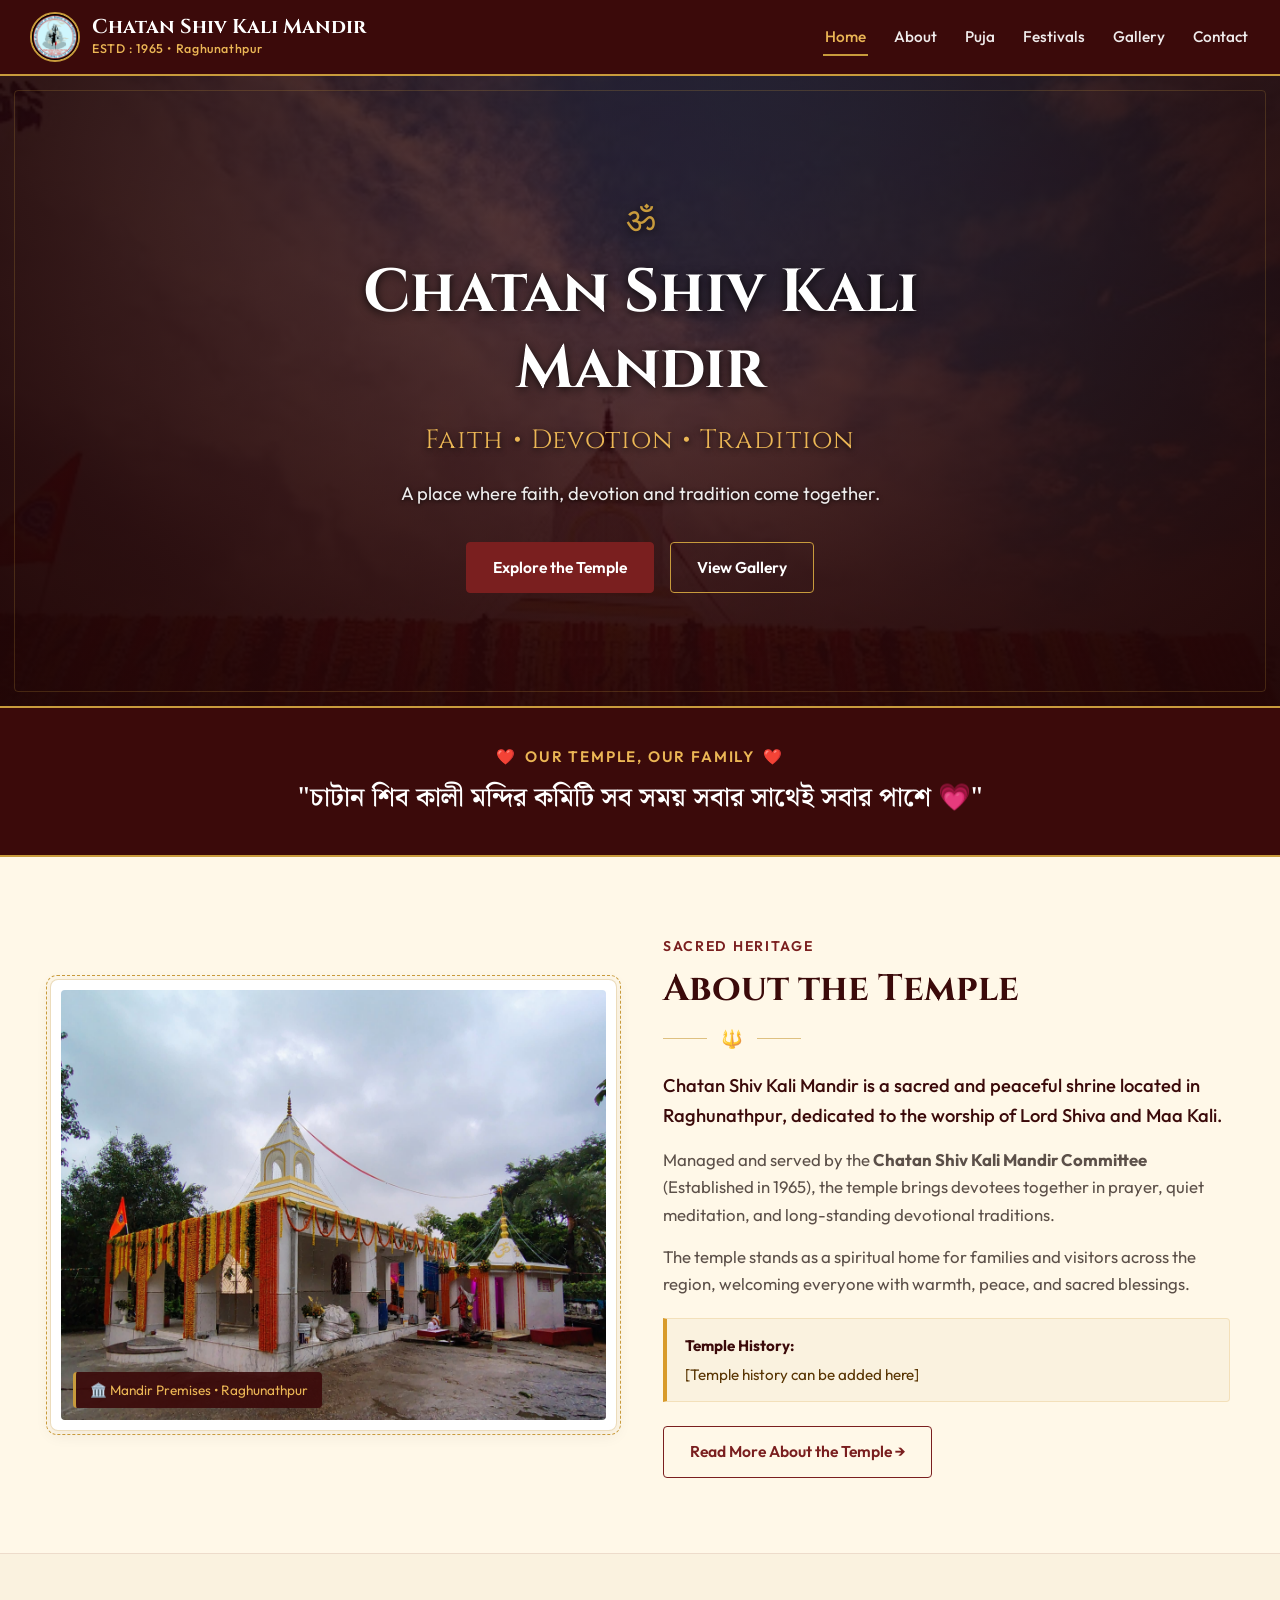
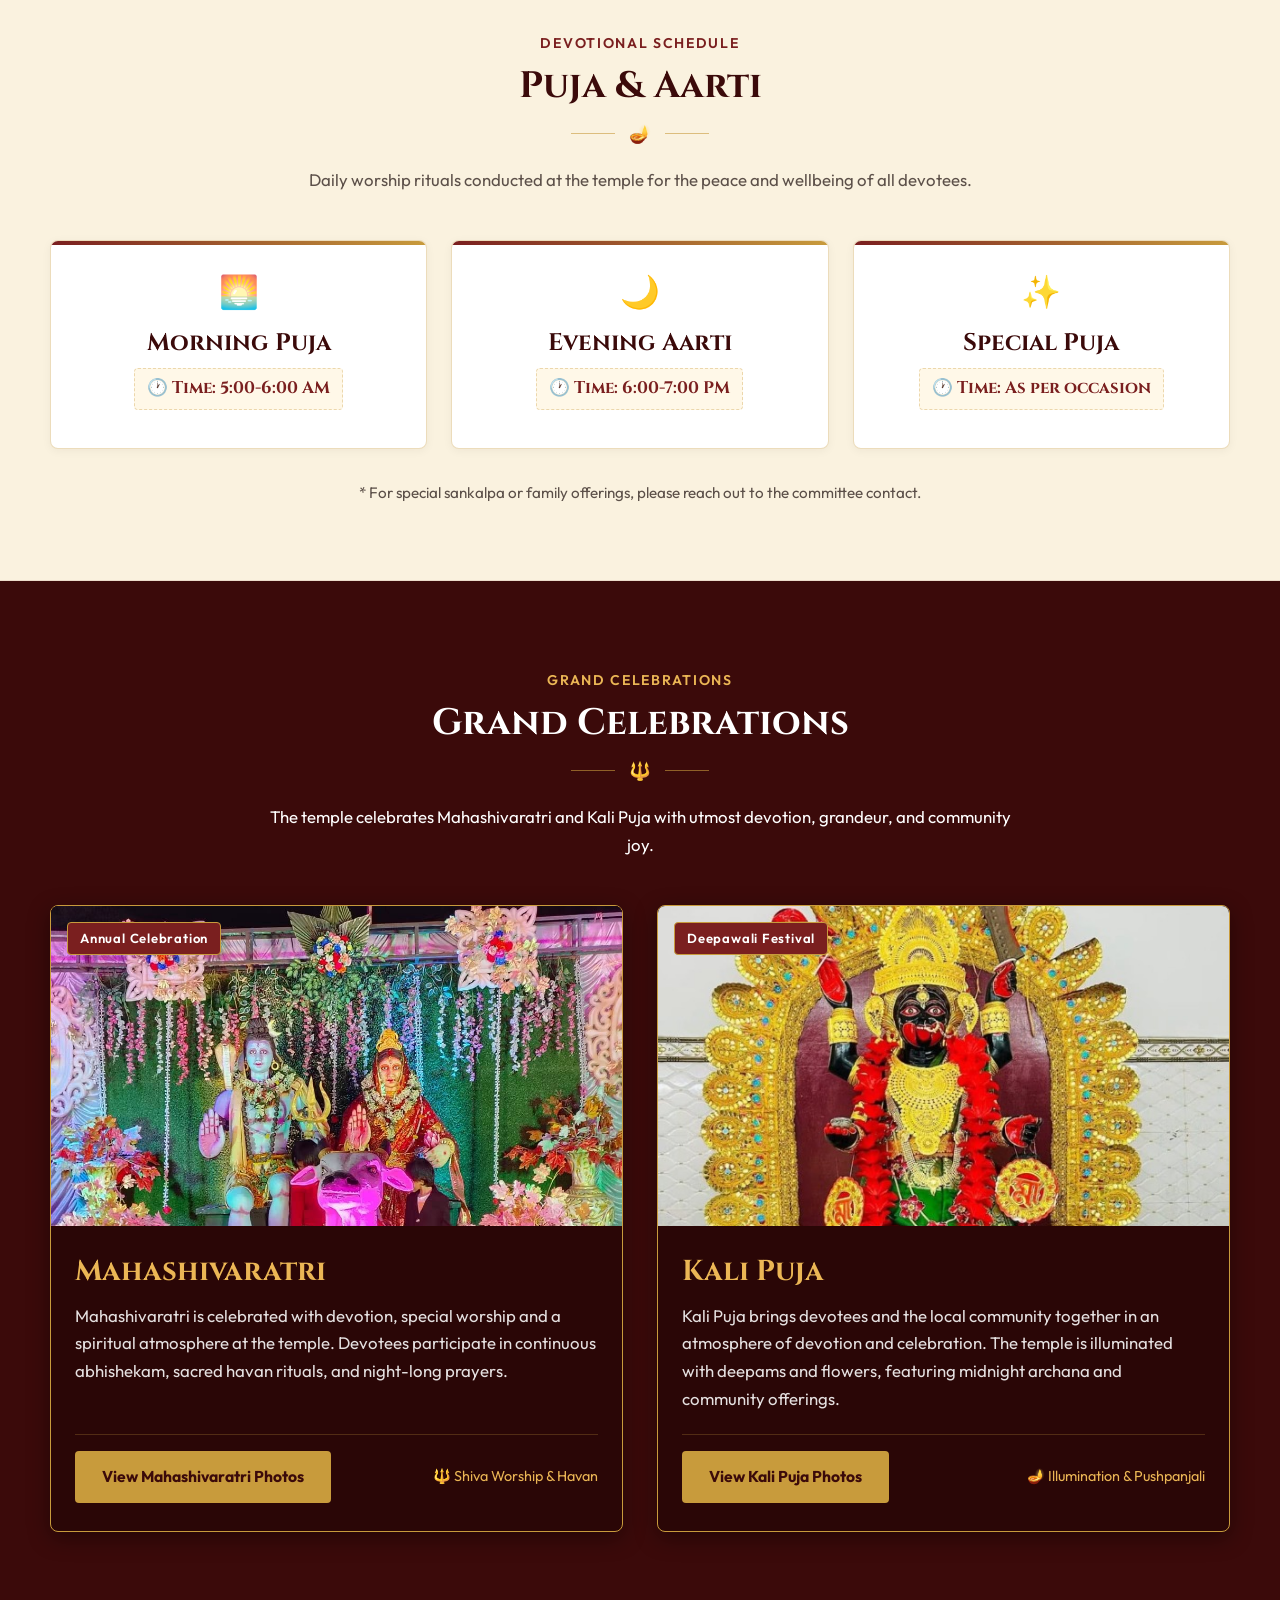
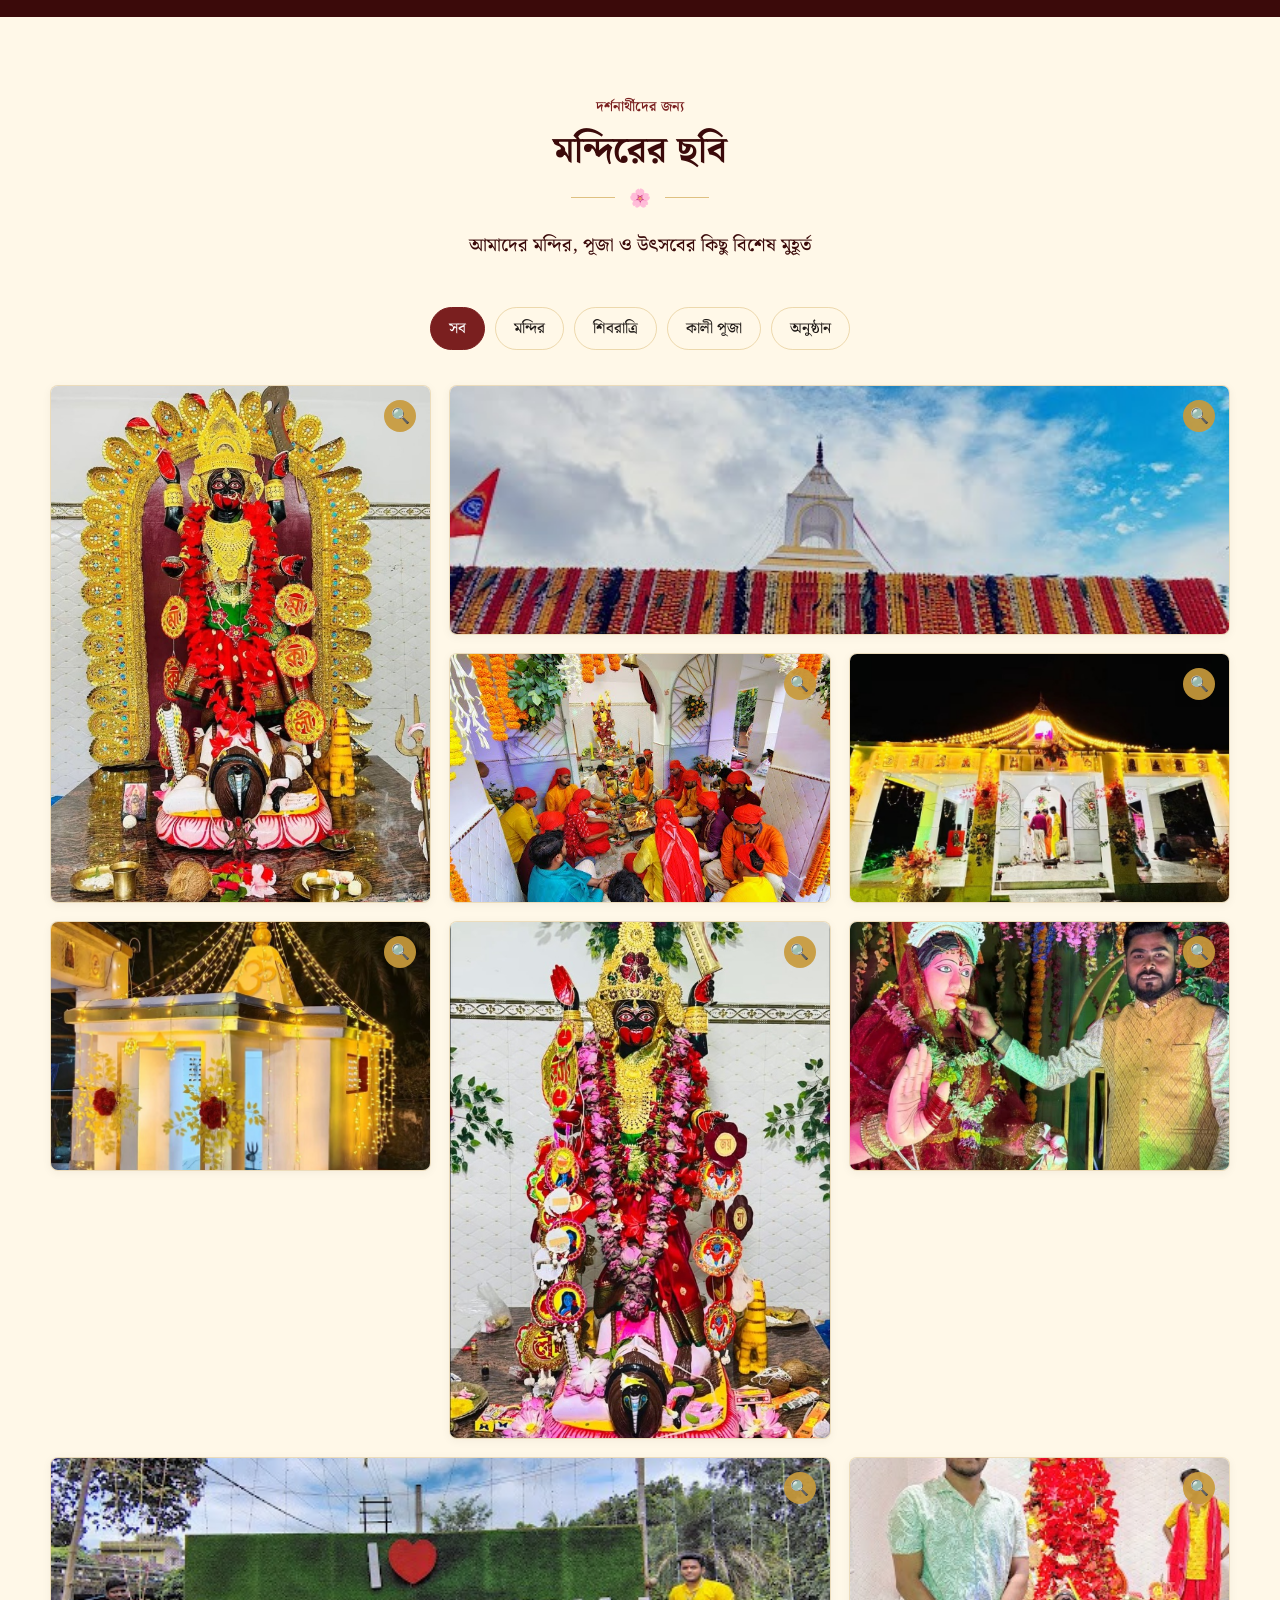
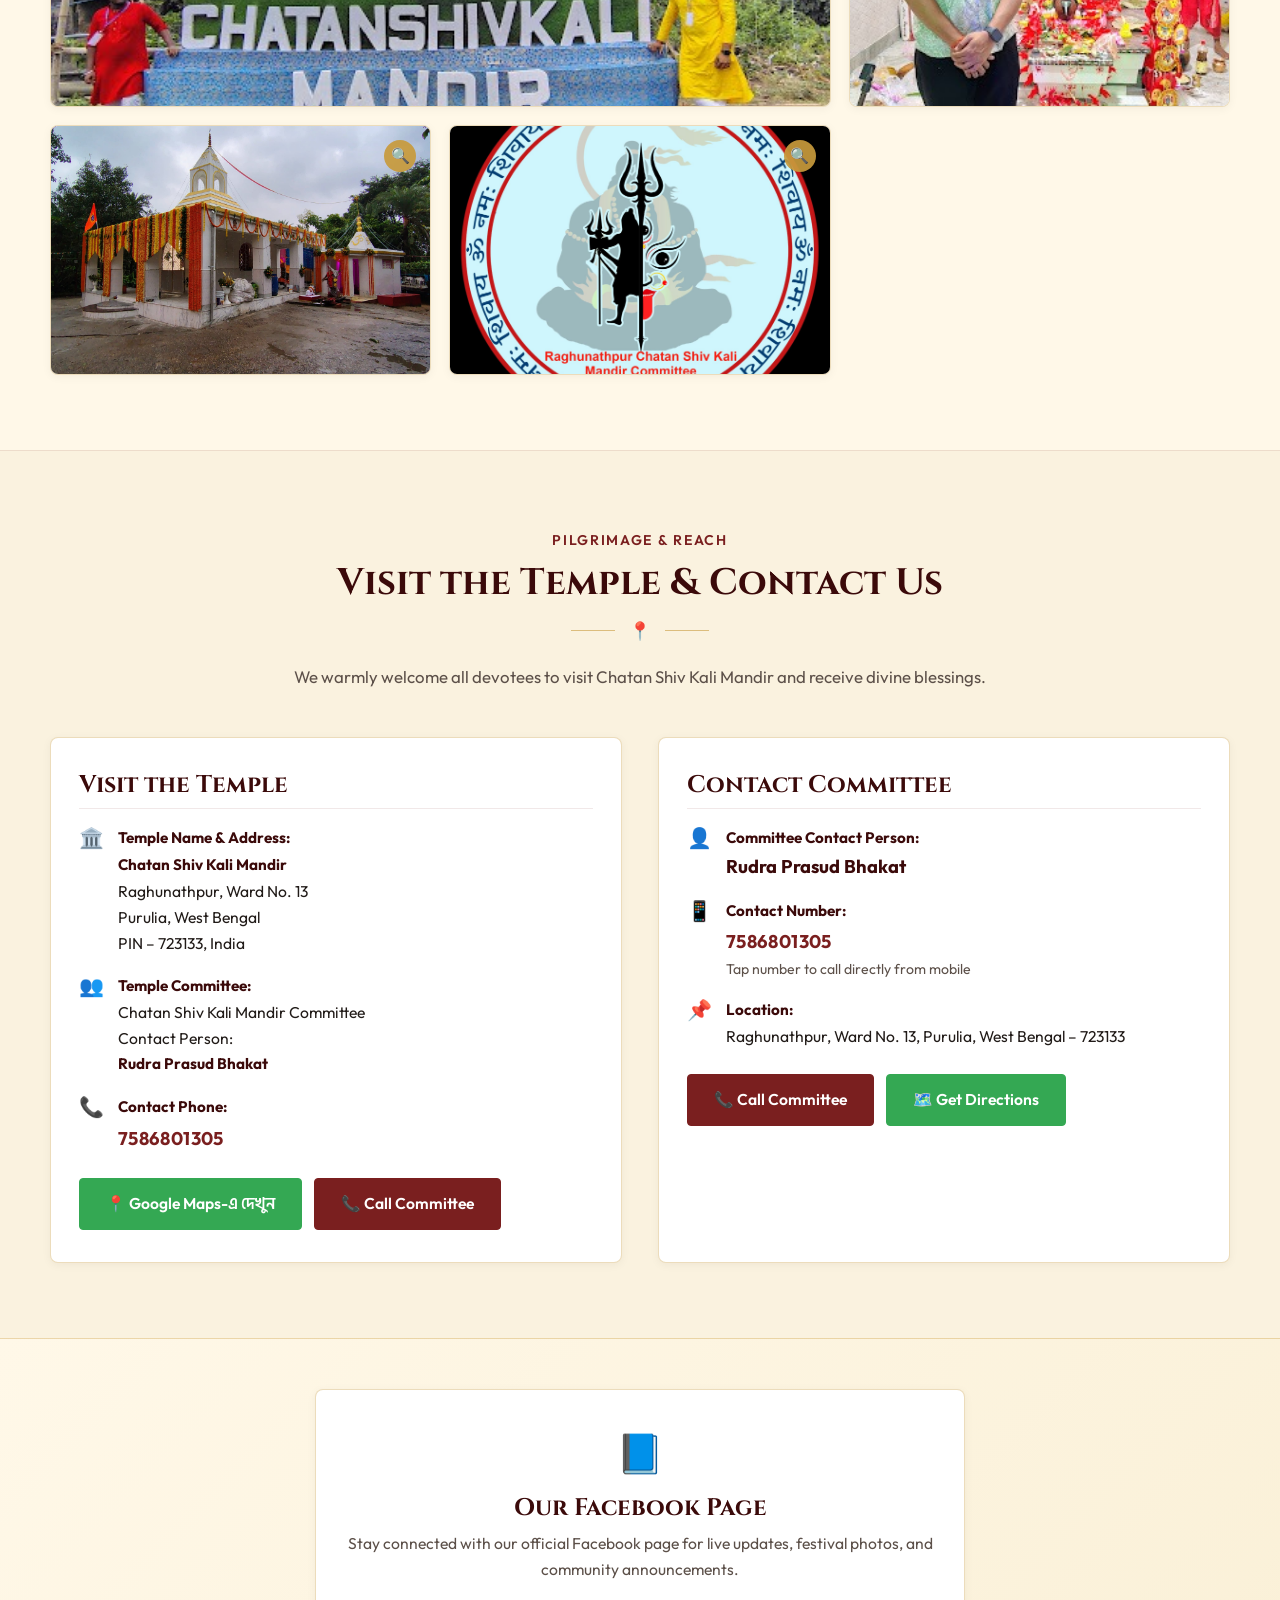
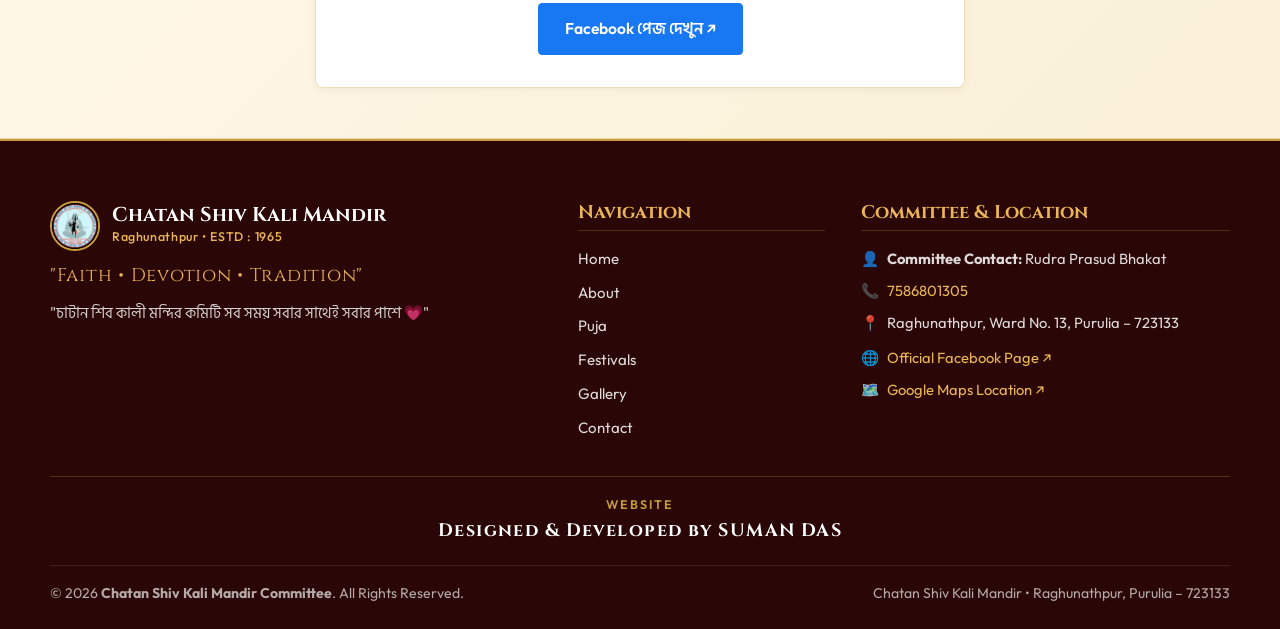
==== index.html @ 8bcf67f8 "Initial temple website" ====
<!DOCTYPE html>
<html lang="en">

<head>
    <meta charset="UTF-8">
    <meta name="viewport" content="width=device-width, initial-scale=1.0">
    <meta name="description"
        content="Chatan Shiv Kali Mandir — Raghunathpur, Purulia. A place where faith, devotion and tradition come together. Daily Puja, Aarti, Mahashivaratri and Kali Puja celebrations.">
    <title>Chatan Shiv Kali Mandir | Home</title>

    <!-- Google Fonts -->
    <link rel="preconnect" href="https://fonts.googleapis.com">
    <link rel="preconnect" href="https://fonts.gstatic.com" crossorigin>
    <link
        href="https://fonts.googleapis.com/css2?family=Cinzel:wght@600;700;800&family=Hind+Siliguri:wght@400;500;600;700&family=Noto+Serif+Bengali:wght@500;600;700&family=Outfit:wght@300;400;500;600;700&display=swap"
        rel="stylesheet">

    <!-- CSS File -->
    <link rel="stylesheet" href="css/style.css">
</head>

<body>

    <!-- ================= 1. HEADER / NAVBAR ================= -->
    <header class="site-header" id="siteHeader">
        <div class="container navbar">
            <!-- Left: Temple Logo & Name -->
            <a href="index.html" class="brand-link" aria-label="Chatan Shiv Kali Mandir Home">
                <img src="image/logo.jpeg" alt="Chatan Shiv Kali Mandir Emblem" class="brand-logo-img">
                <div class="brand-titles">
                    <span class="brand-name">Chatan Shiv Kali Mandir</span>
                    <span class="brand-subtitle">ESTD : 1965 • Raghunathpur</span>
                </div>
            </a>

            <!-- Mobile Hamburger Toggle -->
            <button class="menu-toggle" id="menuToggle" aria-label="Toggle navigation menu" aria-expanded="false">
                <span></span>
                <span></span>
                <span></span>
            </button>

            <!-- Right: Navigation Links in English -->
            <nav>
                <ul class="nav-menu" id="navMenu">
                    <li class="nav-item"><a href="index.html" class="active">Home</a></li>
                    <li class="nav-item"><a href="#about">About</a></li>
                    <li class="nav-item"><a href="#puja">Puja</a></li>
                    <li class="nav-item"><a href="#festivals">Festivals</a></li>
                    <li class="nav-item"><a href="#gallery">Gallery</a></li>
                    <li class="nav-item"><a href="#contact">Contact</a></li>
                </ul>
            </nav>
        </div>
    </header>


    <!-- ================= 2. HERO SECTION ================= -->
    <section class="hero-section" id="hero">
        <div class="hero-bg-layer" role="img" aria-label="Chatan Shiv Kali Mandir Temple Photograph"></div>
        <div class="hero-overlay-border"></div>

        <div class="container hero-content">
            <div class="hero-emblem" aria-hidden="true">ॐ</div>
            <h1 class="hero-title">Chatan Shiv Kali Mandir</h1>
            <p class="hero-subtitle">Faith • Devotion • Tradition</p>

            <p class="hero-description">
                A place where faith, devotion and tradition come together.
            </p>

            <div class="hero-buttons">
                <a href="#about" class="btn btn-primary">Explore the Temple</a>
                <a href="#gallery" class="btn btn-secondary">View Gallery</a>
            </div>
        </div>
    </section>


    <!-- ================= 3. COMMUNITY MESSAGE ================= -->
    <section class="community-banner-section">
        <div class="container">
            <div class="community-banner-content">
                <div class="community-banner-tag">
                    <span>❤️</span>
                    <span>Our Temple, Our Family</span>
                    <span>❤️</span>
                </div>
                <div class="community-banner-msg">
                    "চাটান শিব কালী মন্দির কমিটি সব সময় সবার সাথেই সবার পাশে 💗"
                </div>
            </div>
        </div>
    </section>


    <!-- ================= 4. ABOUT SECTION ================= -->
    <section class="about-section" id="about">
        <div class="container">
            <div class="about-grid">
                <!-- Left: Real Temple Photograph -->
                <div class="about-image-frame">
                    <img src="image/temple.jpeg" alt="Chatan Shiv Kali Mandir Premises" class="about-image">
                    <div class="about-badge">
                        <span>🏛️ Mandir Premises • Raghunathpur</span>
                    </div>
                </div>

                <!-- Right: Content in English -->
                <div class="about-content">
                    <span class="section-tag">Sacred Heritage</span>
                    <h2>About the Temple</h2>
                    <div class="ornament-divider" style="justify-content: flex-start;">
                        <span class="line"></span>
                        <span class="symbol">🔱</span>
                        <span class="line"></span>
                    </div>

                    <p class="about-intro">
                        Chatan Shiv Kali Mandir is a sacred and peaceful shrine located in Raghunathpur, dedicated to
                        the worship of Lord Shiva and Maa Kali.
                    </p>

                    <div class="about-text">
                        <p>
                            Managed and served by the <strong>Chatan Shiv Kali Mandir Committee</strong> (Established in
                            1965), the temple brings devotees together in prayer, quiet meditation, and long-standing
                            devotional traditions.
                        </p>
                        <p>
                            The temple stands as a spiritual home for families and visitors across the region, welcoming
                            everyone with warmth, peace, and sacred blessings.
                        </p>
                    </div>

                    <!-- Explicit editable placeholder for historical facts -->
                    <div class="placeholder-card">
                        <strong>Temple History:</strong>
                        [Temple history can be added here]
                    </div>

                    <div style="margin-top: 24px;">
                        <a href="about.html" class="btn btn-outline">Read More About the Temple →</a>
                    </div>
                </div>
            </div>
        </div>
    </section>


    <!-- ================= 5. PUJA & AARTI SECTION ================= -->
    <section class="puja-section" id="puja">
        <div class="container">
            <div class="section-header">
                <span class="section-tag">Devotional Schedule</span>
                <h2>Puja &amp; Aarti</h2>
                <div class="ornament-divider">
                    <span class="line"></span>
                    <span class="symbol">🪔</span>
                    <span class="line"></span>
                </div>
                <p>Daily worship rituals conducted at the temple for the peace and wellbeing of all devotees.</p>
            </div>

            <div class="puja-grid">

                <!-- Morning Puja -->
                <div class="puja-card">
                    <div class="puja-card-content">
                        <span class="puja-icon">🌅</span>
                        <h3>Morning Puja</h3>
                        <div class="puja-time-slot">
                            🕐 Time: 5:00-6:00 AM
                        </div>
                    </div>
                </div>

                <!-- Evening Aarti -->
                <div class="puja-card">
                    <div class="puja-card-content">
                        <span class="puja-icon">🌙</span>
                        <h3>Evening Aarti</h3>
                        <div class="puja-time-slot">
                            🕐 Time: 6:00-7:00 PM
                        </div>
                    </div>
                </div>

                <!-- Special Puja -->
                <div class="puja-card">
                    <div class="puja-card-content">
                        <span class="puja-icon">✨</span>
                        <h3>Special Puja</h3>
                        <div class="puja-time-slot">
                            🕐 Time: As per occasion
                        </div>
                    </div>
                </div>
            </div>

            <div style="text-align: center; margin-top: 30px;">
                <span style="font-size: 0.95rem; color: var(--color-dark-muted);">
                    * For special sankalpa or family offerings, please reach out to the committee contact.
                </span>
            </div>
        </div>
    </section>


    <!-- ================= 6. FESTIVALS (GRAND CELEBRATIONS) ================= -->
    <section class="festivals-section" id="festivals">
        <div class="container">
            <div class="section-header">
                <span class="section-tag">Grand Celebrations</span>
                <h2>Grand Celebrations</h2>
                <div class="ornament-divider">
                    <span class="line" style="background: var(--color-warm-gold);"></span>
                    <span class="symbol">🔱</span>
                    <span class="line" style="background: var(--color-warm-gold);"></span>
                </div>
                <p>The temple celebrates Mahashivaratri and Kali Puja with utmost devotion, grandeur, and community joy.
                </p>
            </div>

            <div class="festival-grid">
                <!-- 1. Mahashivaratri (Card with Real Sacred Havan / Yajna Photograph) -->
                <div class="festival-card">
                    <div class="festival-img-wrapper">
                        <img src="image/shiv.jpeg" alt="Mahashivaratri celebration at Chatan Shiv Kali Mandir"
                            class="festival-img">
                        <span class="festival-badge">Annual Celebration</span>
                    </div>

                    <div class="festival-body">
                        <h3>Mahashivaratri</h3>
                        <p>
                            Mahashivaratri is celebrated with devotion, special worship and a spiritual atmosphere at
                            the temple. Devotees participate in continuous abhishekam, sacred havan rituals, and
                            night-long prayers.
                        </p>

                        <div class="festival-footer">
                            <a href="#gallery" class="btn btn-gold">View Mahashivaratri Photos</a>
                            <span style="color: var(--color-saffron-light); font-size: 0.9rem;">🔱 Shiva Worship &amp;
                                Havan</span>
                        </div>
                    </div>
                </div>

                <!-- 2. Kali Puja (Card with Real Consecrated Maa Kali Photograph) -->
                <div class="festival-card">
                    <div class="festival-img-wrapper">
                        <img src="image/kali-puja.jpg" alt="Maa Kali deity at Chatan Shiv Kali Mandir"
                            class="festival-img" style="object-position: center 20%;">
                        <span class="festival-badge">Deepawali Festival</span>
                    </div>

                    <div class="festival-body">
                        <h3>Kali Puja</h3>
                        <p>
                            Kali Puja brings devotees and the local community together in an atmosphere of devotion and
                            celebration. The temple is illuminated with deepams and flowers, featuring midnight archana
                            and community offerings.
                        </p>

                        <div class="festival-footer">
                            <a href="#gallery" class="btn btn-gold">View Kali Puja Photos</a>
                            <span style="color: var(--color-saffron-light); font-size: 0.9rem;">🪔 Illumination &amp;
                                Pushpanjali</span>
                        </div>
                    </div>
                </div>
            </div>
        </div>
    </section>


    <!-- ================= 7. PHOTO / GALLERY SECTION — BENGALI ONLY ================= -->
    <section class="gallery-section" id="gallery">
        <div class="container">
            <div class="section-header">
                <span class="section-tag"
                    style="font-family: 'Noto Serif Bengali', serif; text-transform: none; letter-spacing: normal;">দর্শনার্থীদের
                    জন্য</span>
                <h2>মন্দিরের ছবি</h2>
                <div class="ornament-divider">
                    <span class="line"></span>
                    <span class="symbol">🌸</span>
                    <span class="line"></span>
                </div>
                <p
                    style="font-family: 'Noto Serif Bengali', serif; font-size: 1.15rem; color: var(--color-maroon); font-weight: 500;">
                    আমাদের মন্দির, পূজা ও উৎসবের কিছু বিশেষ মুহূর্ত
                </p>
            </div>

            <!-- Categories: সব, মন্দির, শিবরাত্রি, কালী পূজা, অনুষ্ঠান -->
            <div class="gallery-filter-tabs">
                <button class="filter-btn active" data-filter="all">সব</button>
                <button class="filter-btn" data-filter="temple">মন্দির</button>
                <button class="filter-btn" data-filter="shivaratri">শিবরাত্রি</button>
                <button class="filter-btn" data-filter="kalipuja">কালী পূজা</button>
                <button class="filter-btn" data-filter="events">অনুষ্ঠান</button>
            </div>

            <!-- Asymmetric Masonry-style Grid with 100% Real Photographs -->
            <div class="gallery-grid" id="galleryGrid">
                <!-- 1. Maa Kali Consecrated Deity (Tall Feature) -->
                <div class="gallery-item tall" data-category="kalipuja events"
                    data-title="কালী পূজার কিছু মুহূর্ত — মা কালীর দিব্য রূপ ও সোনার সাজ"
                    data-src="image/kali-puja.jpg">
                    <img src="image/kali-puja.jpg" alt="মা কালীর বিগ্রহ" class="gallery-thumbnail">
                    <div class="gallery-overlay">
                        <span class="gallery-overlay-tag">কালী পূজার কিছু মুহূর্ত</span>
                        <h4 class="gallery-overlay-title">মা কালীর দিব্য বিগ্রহ ও সাজ</h4>
                    </div>
                    <div class="gallery-zoom-badge">🔍</div>
                </div>

                <!-- 2. Temple Floral Canopy Festival Crowd (Wide Feature) -->
                <div class="gallery-item wide" data-category="temple events"
                    data-title="মন্দির প্রাঙ্গণ — উৎসবের দিন ভক্ত সমাগম ও পুষ্পসজ্জা" data-src="image/temple-utsav.jpg">
                    <img src="image/temple-utsav.jpg" alt="উৎসবের দিনে মন্দির" class="gallery-thumbnail">
                    <div class="gallery-overlay">
                        <span class="gallery-overlay-tag">মন্দির প্রাঙ্গণ</span>
                        <h4 class="gallery-overlay-title">উৎসবের দিনে পুষ্পশোভিত মন্দির</h4>
                    </div>
                    <div class="gallery-zoom-badge">🔍</div>
                </div>

                <!-- 3. Sacred Havan & Yajna Ceremony (Shivaratri) -->
                <div class="gallery-item" data-category="shivaratri events"
                    data-title="শিবরাত্রির কিছু মুহূর্ত — পবিত্র হোম-যজ্ঞ ও আরতি" data-src="image/mahashivaratri.jpg">
                    <img src="image/mahashivaratri.jpg" alt="পবিত্র হোম ও যজ্ঞ" class="gallery-thumbnail">
                    <div class="gallery-overlay">
                        <span class="gallery-overlay-tag">শিবরাত্রির কিছু মুহূর্ত</span>
                        <h4 class="gallery-overlay-title">পবিত্র হোম-যজ্ঞ ও আরতি</h4>
                    </div>
                    <div class="gallery-zoom-badge">🔍</div>
                </div>

                <!-- 4. Temple at Night with Fairy Lights (Temple / Shivaratri / Events) -->
                <div class="gallery-item" data-category="temple shivaratri events"
                    data-title="পূজা ও আরতির দৃশ্য — আলোকময় মন্দির প্রাঙ্গণ" data-src="image/temple-night-lights.jpg">
                    <img src="image/temple-night-lights.jpg" alt="রাত্রিকালীন আলোকমালায় মন্দির"
                        class="gallery-thumbnail">
                    <div class="gallery-overlay">
                        <span class="gallery-overlay-tag">পূজা ও আরতির দৃশ্য</span>
                        <h4 class="gallery-overlay-title">আলোকময় মন্দির প্রাঙ্গণ</h4>
                    </div>
                    <div class="gallery-zoom-badge">🔍</div>
                </div>

                <!-- 5. Shikhara Illuminated at Night (Temple / Shivaratri) -->
                <div class="gallery-item" data-category="temple shivaratri"
                    data-title="মন্দির প্রাঙ্গণ — শিখরে মঙ্গল আলোকমালা ও ত্রিশূল"
                    data-src="image/shikhara-night-lights.jpg">
                    <img src="image/shikhara-night-lights.jpg" alt="আলোকোজ্জ্বল মন্দির শিখর" class="gallery-thumbnail">
                    <div class="gallery-overlay">
                        <span class="gallery-overlay-tag">মন্দির প্রাঙ্গণ</span>
                        <h4 class="gallery-overlay-title">শিখরে মঙ্গল আলোকমালা ও ত্রিশূল</h4>
                    </div>
                    <div class="gallery-zoom-badge">🔍</div>
                </div>

                <!-- 6. Maa Kali Adorned with Lotus Flowers (Kali Puja) -->
                <div class="gallery-item tall" data-category="kalipuja events"
                    data-title="কালী পূজার কিছু মুহূর্ত — পদ্মফুলে শোভিত মা কালী" data-src="image/maa-kali-lotus.jpg">
                    <img src="image/maa-kali-lotus.jpg" alt="পদ্মফুলে শোভিত মা কালী" class="gallery-thumbnail">
                    <div class="gallery-overlay">
                        <span class="gallery-overlay-tag">কালী পূজার কিছু মুহূর্ত</span>
                        <h4 class="gallery-overlay-title">পদ্মফুলে শোভিত মা কালী</h4>
                    </div>
                    <div class="gallery-zoom-badge">🔍</div>
                </div>

                <!-- 7. Devotee Offering Prasad (Puja / Events) -->
                <div class="gallery-item" data-category="events kalipuja"
                    data-title="পূজা ও আরতির দৃশ্য — বিশেষ ভোগ ও নৈবেদ্য নিবেদন"
                    data-src="image/puja-prasad-offering.jpg">
                    <img src="image/puja-prasad-offering.jpg" alt="ভোগ নিবেদন" class="gallery-thumbnail">
                    <div class="gallery-overlay">
                        <span class="gallery-overlay-tag">পূজা ও আরতির দৃশ্য</span>
                        <h4 class="gallery-overlay-title">বিশেষ ভোগ ও নৈবেদ্য নিবেদন</h4>
                    </div>
                    <div class="gallery-zoom-badge">🔍</div>
                </div>

                <!-- 8. Community Board: I Love Chatan Shiv Kali Mandir (Events) -->
                <div class="gallery-item wide" data-category="events temple"
                    data-title="অনুষ্ঠান — আমাদের মন্দির পরিবার (২৪ অক্টোবর ২০২৪)" data-src="image/community-board.jpg">
                    <img src="image/community-board.jpg" alt="I Love Chatan Shiv Kali Mandir সাইনবোর্ড"
                        class="gallery-thumbnail">
                    <div class="gallery-overlay">
                        <span class="gallery-overlay-tag">অনুষ্ঠান</span>
                        <h4 class="gallery-overlay-title">আমাদের মন্দির পরিবার (২৪ অক্টোবর ২০২৪)</h4>
                    </div>
                    <div class="gallery-zoom-badge">🔍</div>
                </div>

                <!-- 9. Sanctum Darshan with Devotee (Puja / Kali Puja) -->
                <div class="gallery-item" data-category="kalipuja events"
                    data-title="পূজা ও আরতির দৃশ্য — গর্ভগৃহে ভক্তি ও অঞ্জলি" data-src="image/sanctum-darshan.jpg">
                    <img src="image/sanctum-darshan.jpg" alt="গর্ভগৃহে পূজা" class="gallery-thumbnail">
                    <div class="gallery-overlay">
                        <span class="gallery-overlay-tag">পূজা ও আরতির দৃশ্য</span>
                        <h4 class="gallery-overlay-title">গর্ভগৃহে ভক্তি ও অঞ্জলি</h4>
                    </div>
                    <div class="gallery-zoom-badge">🔍</div>
                </div>

                <!-- 10. Exterior Temple View with Shikhara (Temple) -->
                <div class="gallery-item" data-category="temple"
                    data-title="মন্দির প্রাঙ্গণ — চাটান মন্দির বহিরাঙ্গন ও শিখর" data-src="image/temple.jpeg">
                    <img src="image/temple.jpeg" alt="মন্দিরের বহিরাঙ্গন" class="gallery-thumbnail">
                    <div class="gallery-overlay">
                        <span class="gallery-overlay-tag">মন্দির প্রাঙ্গণ</span>
                        <h4 class="gallery-overlay-title">চাটান মন্দির বহিরাঙ্গন</h4>
                    </div>
                    <div class="gallery-zoom-badge">🔍</div>
                </div>

                <!-- 11. Committee Seal Emblem (Events) -->
                <div class="gallery-item" data-category="events"
                    data-title="অনুষ্ঠান — মন্দির কমিটি প্রতীক (ESTD : 1965)" data-src="image/logo.jpeg">
                    <img src="image/logo.jpeg" alt="মন্দির কমিটির সিল" class="gallery-thumbnail">
                    <div class="gallery-overlay">
                        <span class="gallery-overlay-tag">অনুষ্ঠান</span>
                        <h4 class="gallery-overlay-title">মন্দির কমিটি প্রতীক (ESTD : 1965)</h4>
                    </div>
                    <div class="gallery-zoom-badge">🔍</div>
                </div>
            </div>
        </div>
    </section>


    <!-- ================= 8 & 9. VISIT & CONTACT SECTION ================= -->
    <section class="visit-section" id="contact">
        <div class="container">
            <div class="section-header">
                <span class="section-tag">Pilgrimage &amp; Reach</span>
                <h2>Visit the Temple &amp; Contact Us</h2>
                <div class="ornament-divider">
                    <span class="line"></span>
                    <span class="symbol">📍</span>
                    <span class="line"></span>
                </div>
                <p>We warmly welcome all devotees to visit Chatan Shiv Kali Mandir and receive divine blessings.</p>
            </div>

            <div class="visit-grid">
                <!-- Left: Visit the Temple Information (PRESERVING EXACT DETAILS) -->
                <div class="info-card">
                    <h3>Visit the Temple</h3>
                    <div class="info-item-list">
                        <div class="info-item">
                            <span class="icon">🏛️</span>
                            <div>
                                <strong>Temple Name &amp; Address:</strong>
                                <p><strong>Chatan Shiv Kali Mandir</strong></p>
                                <p>Raghunathpur, Ward No. 13</p>
                                <p>Purulia, West Bengal</p>
                                <p>PIN – 723133, India</p>
                            </div>
                        </div>

                        <div class="info-item">
                            <span class="icon">👥</span>
                            <div>
                                <strong>Temple Committee:</strong>
                                <p>Chatan Shiv Kali Mandir Committee</p>
                                <p>Contact Person: <strong>Rudra Prasud Bhakat</strong></p>
                            </div>
                        </div>

                        <div class="info-item">
                            <span class="icon">📞</span>
                            <div>
                                <strong>Contact Phone:</strong>
                                <p>
                                    <a href="tel:7586801305" class="phone-link">7586801305</a>
                                </p>
                            </div>
                        </div>
                    </div>

                    <div class="card-action-bar">
                        <a href="https://maps.app.goo.gl/xHKAK9m3EYzUJrzo6?g_st=aw" target="_blank"
                            rel="noopener noreferrer" class="btn btn-map">
                            📍 Google Maps-এ দেখুন
                        </a>
                        <a href="tel:7586801305" class="btn btn-primary">
                            📞 Call Committee
                        </a>
                    </div>
                </div>

                <!-- Right: Contact Information (PRESERVING EXACT DETAILS) -->
                <div class="info-card">
                    <h3>Contact Committee</h3>
                    <div class="info-item-list">
                        <div class="info-item">
                            <span class="icon">👤</span>
                            <div>
                                <strong>Committee Contact Person:</strong>
                                <p style="font-size: 1.15rem; font-weight: 700; color: var(--color-maroon);">
                                    Rudra Prasud Bhakat
                                </p>
                            </div>
                        </div>

                        <div class="info-item">
                            <span class="icon">📱</span>
                            <div>
                                <strong>Contact Number:</strong>
                                <p>
                                    <a href="tel:7586801305" class="phone-link">7586801305</a>
                                </p>
                                <p style="font-size: 0.88rem; color: var(--color-dark-muted);">Tap number to call
                                    directly from mobile</p>
                            </div>
                        </div>

                        <div class="info-item">
                            <span class="icon">📌</span>
                            <div>
                                <strong>Location:</strong>
                                <p>Raghunathpur, Ward No. 13, Purulia, West Bengal – 723133</p>
                            </div>
                        </div>
                    </div>

                    <div class="card-action-bar">
                        <a href="tel:7586801305" class="btn btn-primary">
                            📞 Call Committee
                        </a>
                        <a href="https://maps.app.goo.gl/xHKAK9m3EYzUJrzo6?g_st=aw" target="_blank"
                            rel="noopener noreferrer" class="btn btn-map">
                            🗺️ Get Directions
                        </a>
                    </div>
                </div>
            </div>
        </div>
    </section>


    <!-- ================= 10. OFFICIAL FACEBOOK SECTION ================= -->
    <section class="facebook-section">
        <div class="container">
            <div class="facebook-box">
                <div class="facebook-icon">📘</div>
                <h3>Our Facebook Page</h3>
                <p>
                    Stay connected with our official Facebook page for live updates, festival photos, and community
                    announcements.
                </p>
                <a href="https://www.facebook.com/share/14tVJPnTb3J/" target="_blank" rel="noopener noreferrer"
                    class="btn btn-facebook">
                    Facebook পেজ দেখুন ↗
                </a>
            </div>
        </div>
    </section>


    <!-- ================= 11. FOOTER ================= -->
    <footer class="site-footer">
        <div class="container">
            <div class="footer-top">
                <!-- Left: Brand Info -->
                <div class="footer-brand">
                    <a href="index.html" class="brand-link" style="margin-bottom: 10px;">
                        <img src="image/logo.jpeg" alt="Chatan Shiv Kali Mandir" class="brand-logo-img">
                        <div class="brand-titles">
                            <span class="brand-name">Chatan Shiv Kali Mandir</span>
                            <span class="brand-subtitle">Raghunathpur • ESTD : 1965</span>
                        </div>
                    </a>
                    <div class="footer-motto">"Faith • Devotion • Tradition"</div>
                    <p class="footer-desc">
                        "চাটান শিব কালী মন্দির কমিটি সব সময় সবার সাথেই সবার পাশে 💗"
                    </p>
                </div>

                <!-- Middle: Navigation Links in English -->
                <div class="footer-col">
                    <h4>Navigation</h4>
                    <div class="footer-links">
                        <a href="index.html">Home</a>
                        <a href="#about">About</a>
                        <a href="#puja">Puja</a>
                        <a href="#festivals">Festivals</a>
                        <a href="#gallery">Gallery</a>
                        <a href="#contact">Contact</a>
                    </div>
                </div>

                <!-- Right: Preserved Committee Contact & Links -->
                <div class="footer-col">
                    <h4>Committee &amp; Location</h4>
                    <div class="footer-contact-info">
                        <p>
                            <span>👤</span>
                            <span><strong>Committee Contact:</strong> Rudra Prasud Bhakat</span>
                        </p>
                        <p>
                            <span>📞</span>
                            <span><a href="tel:7586801305">7586801305</a></span>
                        </p>
                        <p>
                            <span>📍</span>
                            <span>Raghunathpur, Ward No. 13, Purulia – 723133</span>
                        </p>
                        <p style="margin-top: 10px;">
                            <span>🌐</span>
                            <span><a href="https://www.facebook.com/share/14tVJPnTb3J/" target="_blank"
                                    rel="noopener noreferrer">Official Facebook Page ↗</a></span>
                        </p>
                        <p>
                            <span>🗺️</span>
                            <span><a href="https://maps.app.goo.gl/xHKAK9m3EYzUJrzo6?g_st=aw" target="_blank"
                                    rel="noopener noreferrer">Google Maps Location ↗</a></span>
                        </p>
                    </div>
                </div>
            </div>

            <!-- Small, Clean Section: Website Designed & Developed by SUMAN DAS -->
            <div class="developer-credit-box">
                <p class="dev-label">Website</p>
                <p class="dev-name">Designed &amp; Developed by <strong>SUMAN DAS</strong></p>
            </div>

            <!-- Footer Bottom -->
            <div class="footer-bottom">
                <div>
                    © 2026 <strong>Chatan Shiv Kali Mandir Committee</strong>. All Rights Reserved.
                </div>
                <div>
                    Chatan Shiv Kali Mandir • Raghunathpur, Purulia – 723133
                </div>
            </div>
        </div>
    </footer>


    <!-- ================= LIGHTBOX MODAL ================= -->
    <div class="lightbox-modal" id="lightboxModal" role="dialog" aria-modal="true" aria-hidden="true">
        <button class="lightbox-close" aria-label="গ্যালারি বন্ধ করুন">&times;</button>
        <button class="lightbox-btn lightbox-prev" aria-label="পূর্ববর্তী ছবি">&#10094;</button>
        <button class="lightbox-btn lightbox-next" aria-label="পরবর্তী ছবি">&#10095;</button>

        <div class="lightbox-container">
            <div class="lightbox-img-wrapper">
                <img src="" alt="মন্দিরের ছবি" class="lightbox-img" id="lightboxImg">
            </div>
            <div class="lightbox-caption-bar">
                <span class="lightbox-caption-title" id="lightboxTitle">মন্দিরের ছবি</span>
                <span class="lightbox-counter" id="lightboxCounter">1 / 11</span>
            </div>
        </div>
    </div>

    <!-- JavaScript File -->
    <script src="js/main.js"></script>
</body>

</html>
---- css/style.css ----
/* ==========================================================================
   Chatan Shiv Kali Mandir — Official Website Stylesheet
   Traditional Temple Aesthetics + Modern Clean Web Design
   Authentic, Devotional, Human-Crafted, Responsive
   ========================================================================== */

@import url('https://fonts.googleapis.com/css2?family=Cinzel:wght@600;700;800&family=Hind+Siliguri:wght@400;500;600;700&family=Noto+Serif+Bengali:wght@500;600;700&family=Outfit:wght@300;400;500;600;700&display=swap');

/* =========================
   DESIGN TOKENS & PALETTE
   ========================= */
:root {
    /* Exact Temple-Inspired Palette */
    --color-maroon: #3B0A0A;
    --color-maroon-dark: #2A0606;
    --color-maroon-light: #521212;
    --color-temple-red: #7A1F1F;
    --color-temple-red-hover: #962525;
    --color-saffron: #D89B2B;
    --color-saffron-light: #EBB655;
    --color-warm-gold: #C89B3C;
    --color-gold-border: rgba(200, 155, 60, 0.35);
    --color-cream: #FFF8E8;
    --color-cream-card: #FAF2DF;
    --color-cream-tint: #F5E9CC;
    --color-dark: #211B18;
    --color-dark-muted: #5C5049;
    --color-white: #FFFFFF;

    /* Typography */
    --font-heading: 'Cinzel', 'Noto Serif Bengali', Georgia, serif;
    --font-body: 'Outfit', 'Hind Siliguri', -apple-system, BlinkMacSystemFont, sans-serif;

    /* Spacing & Radii */
    --radius-sm: 4px;
    --radius-md: 8px;
    --radius-lg: 10px;
    --radius-pill: 40px;

    /* Subtle Natural Shadows */
    --shadow-subtle: 0 2px 10px rgba(33, 27, 24, 0.05);
    --shadow-card: 0 4px 16px rgba(59, 10, 10, 0.07);
    --shadow-hover: 0 8px 24px rgba(59, 10, 10, 0.12);

    /* Transitions */
    --transition-fast: 0.2s ease;
    --transition-smooth: 0.3s ease;
}

/* =========================
   RESET & BASE STYLES
   ========================= */
*, *::before, *::after {
    margin: 0;
    padding: 0;
    box-sizing: border-box;
}

html {
    scroll-behavior: smooth;
    font-size: 16px;
    text-size-adjust: 100%;
}

body {
    font-family: var(--font-body);
    color: var(--color-dark);
    background-color: var(--color-cream);
    line-height: 1.65;
    font-weight: 400;
    overflow-x: hidden;
    -webkit-font-smoothing: antialiased;
}

img {
    max-width: 100%;
    height: auto;
    display: block;
}

a {
    color: inherit;
    text-decoration: none;
    transition: color var(--transition-fast), background-color var(--transition-fast), border-color var(--transition-fast);
}

ul {
    list-style: none;
}

button, input, textarea {
    font-family: inherit;
    font-size: inherit;
}

/* =========================
   TYPOGRAPHY
   ========================= */
h1, h2, h3, h4 {
    font-family: var(--font-heading);
    color: var(--color-maroon);
    font-weight: 700;
    line-height: 1.25;
}

h1 {
    font-size: clamp(2.1rem, 4.8vw, 3.4rem);
}

h2 {
    font-size: clamp(1.7rem, 3.2vw, 2.3rem);
}

h3 {
    font-size: clamp(1.2rem, 2vw, 1.5rem);
}

p {
    font-size: 1.05rem;
    color: var(--color-dark-muted);
}

/* Section Header */
.section-header {
    text-align: center;
    max-width: 760px;
    margin: 0 auto 46px;
}

.section-tag {
    display: inline-block;
    font-family: var(--font-body);
    font-size: 0.88rem;
    font-weight: 600;
    letter-spacing: 0.12em;
    text-transform: uppercase;
    color: var(--color-temple-red);
    margin-bottom: 8px;
}

.ornament-divider {
    display: flex;
    align-items: center;
    justify-content: center;
    gap: 14px;
    margin: 10px auto 18px;
}

.ornament-divider .line {
    width: 44px;
    height: 1px;
    background: var(--color-warm-gold);
    opacity: 0.6;
}

.ornament-divider .symbol {
    color: var(--color-warm-gold);
    font-size: 1.1rem;
}

/* Container */
.container {
    width: 100%;
    max-width: 1220px;
    margin-left: auto;
    margin-right: auto;
    padding-left: 20px;
    padding-right: 20px;
}

section {
    padding: 75px 0;
    position: relative;
}

/* =========================
   BUTTONS
   ========================= */
.btn {
    display: inline-flex;
    align-items: center;
    justify-content: center;
    gap: 8px;
    padding: 12px 26px;
    border-radius: var(--radius-sm);
    font-family: var(--font-body);
    font-size: 0.98rem;
    font-weight: 600;
    cursor: pointer;
    transition: all var(--transition-fast);
    border: 1px solid transparent;
    text-align: center;
}

.btn-primary {
    background-color: var(--color-temple-red);
    color: var(--color-white);
    border-color: var(--color-temple-red);
}

.btn-primary:hover {
    background-color: var(--color-temple-red-hover);
    color: var(--color-white);
    transform: translateY(-2px);
    box-shadow: 0 4px 12px rgba(122, 31, 31, 0.2);
}

.btn-secondary {
    background-color: transparent;
    color: var(--color-white);
    border-color: var(--color-warm-gold);
}

.btn-secondary:hover {
    background-color: rgba(200, 155, 60, 0.18);
    color: var(--color-white);
    transform: translateY(-2px);
}

.btn-gold {
    background-color: var(--color-warm-gold);
    color: var(--color-maroon);
    font-weight: 700;
}

.btn-gold:hover {
    background-color: var(--color-saffron);
    color: var(--color-maroon);
    transform: translateY(-2px);
}

.btn-outline {
    background-color: transparent;
    color: var(--color-temple-red);
    border-color: var(--color-temple-red);
}

.btn-outline:hover {
    background-color: var(--color-temple-red);
    color: var(--color-white);
    transform: translateY(-2px);
}

.btn-facebook {
    background-color: #1877F2;
    color: var(--color-white);
    border-color: #1877F2;
}

.btn-facebook:hover {
    background-color: #0E65D9;
    color: var(--color-white);
    transform: translateY(-2px);
}

.btn-map {
    background-color: #34A853;
    color: var(--color-white);
    border-color: #34A853;
}

.btn-map:hover {
    background-color: #2D8E47;
    color: var(--color-white);
    transform: translateY(-2px);
}

/* =========================
   HEADER / NAVBAR
   ========================= */
header.site-header {
    position: sticky;
    top: 0;
    left: 0;
    width: 100%;
    z-index: 1000;
    background-color: var(--color-maroon);
    border-bottom: 2px solid var(--color-warm-gold);
    transition: all var(--transition-fast);
}

header.site-header.scrolled {
    background-color: rgba(59, 10, 10, 0.98);
    box-shadow: 0 4px 15px rgba(0, 0, 0, 0.2);
}

.navbar {
    display: flex;
    justify-content: space-between;
    align-items: center;
    padding: 12px 0;
    transition: padding var(--transition-fast);
}

header.site-header.scrolled .navbar {
    padding: 8px 0;
}

/* Brand */
.brand-link {
    display: flex;
    align-items: center;
    gap: 12px;
}

.brand-logo-img {
    width: 50px;
    height: 50px;
    border-radius: 50%;
    border: 2px solid var(--color-warm-gold);
    object-fit: cover;
    background-color: var(--color-maroon-dark);
}

.brand-titles {
    display: flex;
    flex-direction: column;
}

.brand-name {
    font-family: var(--font-heading);
    font-size: 1.25rem;
    font-weight: 700;
    color: var(--color-white);
    line-height: 1.2;
}

.brand-subtitle {
    font-size: 0.78rem;
    color: var(--color-saffron-light);
    letter-spacing: 0.05em;
    font-weight: 500;
}

/* Nav Menu */
.nav-menu {
    display: flex;
    align-items: center;
    gap: 24px;
}

.nav-item a {
    color: rgba(255, 255, 255, 0.92);
    font-size: 0.96rem;
    font-weight: 500;
    padding: 6px 2px;
    position: relative;
    display: inline-block;
}

.nav-item a::after {
    content: '';
    position: absolute;
    bottom: 0;
    left: 0;
    width: 0%;
    height: 2px;
    background-color: var(--color-warm-gold);
    transition: width var(--transition-fast);
}

.nav-item a:hover,
.nav-item a.active {
    color: var(--color-saffron-light);
}

.nav-item a:hover::after,
.nav-item a.active::after {
    width: 100%;
}

/* Mobile Hamburger Menu */
.menu-toggle {
    display: none;
    background: none;
    border: none;
    cursor: pointer;
    padding: 8px;
    width: 40px;
    height: 40px;
}

.menu-toggle span {
    display: block;
    width: 24px;
    height: 2px;
    margin: 5px auto;
    background-color: var(--color-warm-gold);
    transition: all var(--transition-fast);
    border-radius: 2px;
}

.menu-toggle.is-active span:nth-child(1) {
    transform: translateY(7px) rotate(45deg);
}

.menu-toggle.is-active span:nth-child(2) {
    opacity: 0;
}

.menu-toggle.is-active span:nth-child(3) {
    transform: translateY(-7px) rotate(-45deg);
}

/* =========================
   HERO SECTION
   ========================= */
.hero-section {
    position: relative;
    min-height: clamp(560px, 70vh, 720px);
    display: flex;
    align-items: center;
    justify-content: center;
    text-align: center;
    background-color: var(--color-maroon-dark);
    overflow: hidden;
}

.hero-bg-layer {
    position: absolute;
    inset: 0;
    width: 100%;
    height: 100%;
    background-image: 
        radial-gradient(circle at center, rgba(59, 10, 10, 0.48) 0%, rgba(33, 6, 6, 0.88) 95%),
        linear-gradient(to bottom, rgba(59, 10, 10, 0.35) 0%, rgba(33, 6, 6, 0.88) 100%),
        url('../image/temple-utsav.jpg');
    background-size: cover;
    background-position: center 30%;
    background-repeat: no-repeat;
}

.hero-overlay-border {
    position: absolute;
    inset: 14px;
    pointer-events: none;
    border: 1px solid rgba(200, 155, 60, 0.22);
    border-radius: var(--radius-sm);
}

.hero-content {
    position: relative;
    z-index: 2;
    max-width: 840px;
    padding: 35px 20px;
    color: var(--color-white);
}

.hero-emblem {
    font-size: 2.2rem;
    color: var(--color-warm-gold);
    margin-bottom: 8px;
    text-shadow: 0 2px 8px rgba(0, 0, 0, 0.7);
}

.hero-title {
    font-size: clamp(2.4rem, 5.2vw, 3.8rem);
    color: var(--color-white);
    margin-bottom: 12px;
    text-shadow: 0 2px 10px rgba(0, 0, 0, 0.8);
}

.hero-subtitle {
    font-family: var(--font-heading);
    font-size: clamp(1.2rem, 2.5vw, 1.65rem);
    color: var(--color-saffron-light);
    margin-bottom: 16px;
    letter-spacing: 0.04em;
    text-shadow: 0 2px 6px rgba(0, 0, 0, 0.8);
}

.hero-description {
    font-size: 1.15rem;
    color: rgba(255, 255, 255, 0.92);
    max-width: 650px;
    margin: 0 auto 32px;
    line-height: 1.7;
    text-shadow: 0 1px 4px rgba(0, 0, 0, 0.8);
}

.hero-buttons {
    display: flex;
    justify-content: center;
    gap: 16px;
    flex-wrap: wrap;
}

/* =========================
   COMMUNITY WARM MESSAGE
   ========================= */
.community-banner-section {
    background-color: var(--color-maroon);
    border-top: 2px solid var(--color-warm-gold);
    border-bottom: 2px solid var(--color-warm-gold);
    padding: 36px 0;
    color: var(--color-white);
    text-align: center;
}

.community-banner-content {
    max-width: 820px;
    margin: 0 auto;
}

.community-banner-tag {
    font-size: 0.95rem;
    text-transform: uppercase;
    letter-spacing: 0.12em;
    color: var(--color-saffron-light);
    margin-bottom: 10px;
    display: flex;
    align-items: center;
    justify-content: center;
    gap: 8px;
    font-weight: 600;
}

.community-banner-msg {
    font-family: 'Noto Serif Bengali', serif;
    font-size: clamp(1.25rem, 2.6vw, 1.65rem);
    color: var(--color-white);
    line-height: 1.5;
    font-weight: 600;
}

/* =========================
   ABOUT SECTION
   ========================= */
.about-section {
    background-color: var(--color-cream);
}

.about-grid {
    display: grid;
    grid-template-columns: 1fr 1fr;
    gap: 46px;
    align-items: center;
}

.about-image-frame {
    position: relative;
    border-radius: var(--radius-md);
    background: var(--color-white);
    padding: 10px;
    border: 1px solid var(--color-gold-border);
    box-shadow: var(--shadow-card);
}

.about-image-frame::before {
    content: '';
    position: absolute;
    inset: -5px;
    border: 1px dashed var(--color-warm-gold);
    border-radius: calc(var(--radius-md) + 3px);
    pointer-events: none;
}

.about-image {
    width: 100%;
    height: 430px;
    object-fit: cover;
    object-position: center 30%;
    border-radius: var(--radius-sm);
    display: block;
}

.about-badge {
    position: absolute;
    bottom: 22px;
    left: 22px;
    background: rgba(59, 10, 10, 0.92);
    color: var(--color-saffron-light);
    padding: 7px 14px;
    border-radius: var(--radius-sm);
    font-size: 0.85rem;
    border-left: 3px solid var(--color-warm-gold);
}

.about-content h2 {
    margin-bottom: 12px;
}

.about-intro {
    font-size: 1.15rem;
    font-weight: 500;
    color: var(--color-maroon);
    margin-bottom: 14px;
}

.about-text p {
    margin-bottom: 14px;
    font-size: 1.05rem;
}

/* Clear marked placeholder */
.placeholder-card {
    background-color: var(--color-cream-card);
    border-left: 4px solid var(--color-saffron);
    padding: 14px 18px;
    border-radius: 0 var(--radius-sm) var(--radius-sm) 0;
    margin: 20px 0;
    font-size: 0.95rem;
    color: #593503;
    border-top: 1px solid rgba(216, 155, 43, 0.2);
    border-bottom: 1px solid rgba(216, 155, 43, 0.2);
    border-right: 1px solid rgba(216, 155, 43, 0.2);
}

.placeholder-card strong {
    color: var(--color-maroon);
    display: block;
    margin-bottom: 4px;
}

/* =========================
   DAILY PUJA SECTION
   ========================= */
.puja-section {
    background-color: var(--color-cream-card);
    border-top: 1px solid rgba(122, 31, 31, 0.1);
    border-bottom: 1px solid rgba(122, 31, 31, 0.1);
}

.puja-grid {
    display: grid;
    grid-template-columns: repeat(3, 1fr);
    gap: 24px;
}

.puja-card {
    background-color: var(--color-white);
    border: 1px solid var(--color-gold-border);
    border-radius: var(--radius-md);
    padding: 0;
    text-align: center;
    box-shadow: var(--shadow-subtle);
    transition: transform var(--transition-fast), box-shadow var(--transition-fast);
    position: relative;
    overflow: hidden;
    display: flex;
    flex-direction: column;
}

.puja-card-img-wrapper {
    width: 100%;
    height: 190px;
    overflow: hidden;
    background-color: #210707;
    position: relative;
}

.puja-card-img {
    width: 100%;
    height: 100%;
    object-fit: cover;
    object-position: center;
    transition: transform 0.5s ease;
}

.puja-card:hover .puja-card-img {
    transform: scale(1.05);
}

.puja-card-content {
    padding: 24px 20px 28px;
    display: flex;
    flex-direction: column;
    align-items: center;
    flex-grow: 1;
}

.puja-card::after {
    content: '';
    position: absolute;
    top: 0;
    left: 0;
    right: 0;
    height: 4px;
    background: linear-gradient(90deg, var(--color-temple-red), var(--color-warm-gold));
    z-index: 2;
}

.puja-card:hover {
    transform: translateY(-4px);
    box-shadow: var(--shadow-hover);
}

.puja-icon {
    font-size: 2rem;
    margin-bottom: 10px;
    display: inline-block;
}

.puja-card h3 {
    margin-bottom: 10px;
    color: var(--color-maroon);
}

.puja-time-slot {
    font-family: var(--font-heading);
    font-size: 1.05rem;
    color: var(--color-temple-red);
    font-weight: 700;
    margin-bottom: 10px;
    padding: 6px 12px;
    background: var(--color-cream);
    display: inline-block;
    border-radius: var(--radius-sm);
    border: 1px dashed var(--color-gold-border);
}

.puja-desc {
    font-size: 0.95rem;
    color: var(--color-dark-muted);
}

/* =========================
   MAIN FESTIVALS SECTION
   ========================= */
.festivals-section {
    background-color: var(--color-maroon);
    color: var(--color-white);
    padding: 85px 0;
}

.festivals-section .section-header h2,
.festivals-section .section-header p {
    color: var(--color-white);
}

.festivals-section .section-tag {
    color: var(--color-saffron-light);
}

.festival-grid {
    display: grid;
    grid-template-columns: repeat(2, 1fr);
    gap: 34px;
    margin-top: 20px;
}

.festival-card {
    background-color: var(--color-maroon-dark);
    border: 1px solid var(--color-warm-gold);
    border-radius: var(--radius-md);
    overflow: hidden;
    box-shadow: 0 6px 22px rgba(0, 0, 0, 0.4);
    display: flex;
    flex-direction: column;
    transition: transform var(--transition-fast), border-color var(--transition-fast);
}

.festival-card:hover {
    transform: translateY(-5px);
    border-color: var(--color-saffron-light);
}

.festival-img-wrapper {
    position: relative;
    width: 100%;
    height: 320px;
    overflow: hidden;
    background-color: #1a0404;
}

.festival-img {
    width: 100%;
    height: 100%;
    object-fit: cover;
    object-position: center 25%;
    transition: transform 0.6s ease;
}

.festival-card:hover .festival-img {
    transform: scale(1.04);
}

.festival-badge {
    position: absolute;
    top: 16px;
    left: 16px;
    background-color: var(--color-temple-red);
    color: var(--color-white);
    padding: 5px 12px;
    border-radius: var(--radius-sm);
    font-size: 0.82rem;
    font-weight: 600;
    letter-spacing: 0.06em;
    border: 1px solid var(--color-warm-gold);
}

.festival-body {
    padding: 28px 24px;
    display: flex;
    flex-direction: column;
    flex-grow: 1;
}

.festival-body h3 {
    font-size: 1.8rem;
    color: var(--color-saffron-light);
    margin-bottom: 12px;
}

.festival-body p {
    color: rgba(255, 255, 255, 0.88);
    margin-bottom: 22px;
    line-height: 1.65;
    flex-grow: 1;
}

.festival-footer {
    margin-top: auto;
    padding-top: 16px;
    border-top: 1px solid rgba(200, 155, 60, 0.25);
    display: flex;
    align-items: center;
    justify-content: space-between;
    flex-wrap: wrap;
    gap: 10px;
}

/* =========================
   TEMPLE GALLERY (BENGALI ONLY)
   ========================= */
.gallery-section {
    background-color: var(--color-cream);
}

.gallery-section h2 {
    font-family: 'Noto Serif Bengali', serif;
}

.gallery-filter-tabs {
    display: flex;
    justify-content: center;
    gap: 10px;
    flex-wrap: wrap;
    margin-bottom: 35px;
}

.filter-btn {
    background-color: transparent;
    color: var(--color-dark);
    border: 1px solid var(--color-gold-border);
    padding: 8px 18px;
    border-radius: var(--radius-pill);
    font-size: 0.95rem;
    font-weight: 500;
    cursor: pointer;
    font-family: 'Noto Serif Bengali', var(--font-body);
    transition: all var(--transition-fast);
}

.filter-btn:hover {
    border-color: var(--color-temple-red);
    color: var(--color-temple-red);
}

.filter-btn.active {
    background-color: var(--color-temple-red);
    border-color: var(--color-temple-red);
    color: var(--color-white);
}

/* Asymmetric Masonry-style Grid */
.gallery-grid {
    display: grid;
    grid-template-columns: repeat(3, 1fr);
    grid-auto-rows: 250px;
    gap: 18px;
}

.gallery-item {
    position: relative;
    border-radius: var(--radius-md);
    overflow: hidden;
    cursor: pointer;
    border: 1px solid var(--color-gold-border);
    background-color: var(--color-white);
    box-shadow: var(--shadow-subtle);
    transition: transform var(--transition-fast), box-shadow var(--transition-fast);
}

.gallery-item:hover {
    transform: translateY(-4px);
    box-shadow: var(--shadow-hover);
}

.gallery-item.tall {
    grid-row: span 2;
}

.gallery-item.wide {
    grid-column: span 2;
}

.gallery-thumbnail {
    width: 100%;
    height: 100%;
    object-fit: cover;
    object-position: center;
    display: block;
    transition: transform 0.5s ease;
}

.gallery-item:hover .gallery-thumbnail {
    transform: scale(1.05);
}

.gallery-overlay {
    position: absolute;
    inset: 0;
    background: linear-gradient(to top, rgba(42, 6, 6, 0.9) 0%, rgba(42, 6, 6, 0.2) 65%, transparent 100%);
    display: flex;
    flex-direction: column;
    justify-content: flex-end;
    padding: 18px;
    color: var(--color-white);
    opacity: 0;
    transition: opacity var(--transition-fast);
}

.gallery-item:hover .gallery-overlay {
    opacity: 1;
}

.gallery-overlay-tag {
    font-size: 0.78rem;
    color: var(--color-saffron-light);
    margin-bottom: 2px;
    font-family: 'Noto Serif Bengali', serif;
}

.gallery-overlay-title {
    font-family: 'Noto Serif Bengali', serif;
    font-size: 1.08rem;
    color: var(--color-white);
}

.gallery-zoom-badge {
    position: absolute;
    top: 14px;
    right: 14px;
    width: 32px;
    height: 32px;
    border-radius: 50%;
    background-color: rgba(200, 155, 60, 0.92);
    color: var(--color-maroon);
    display: flex;
    align-items: center;
    justify-content: center;
    font-size: 0.95rem;
}

/* Lightbox Modal */
.lightbox-modal {
    position: fixed;
    inset: 0;
    width: 100%;
    height: 100%;
    background-color: rgba(18, 4, 4, 0.95);
    backdrop-filter: blur(6px);
    z-index: 2000;
    display: none;
    align-items: center;
    justify-content: center;
    opacity: 0;
    transition: opacity var(--transition-fast);
}

.lightbox-modal.is-open {
    display: flex;
    opacity: 1;
}

.lightbox-container {
    position: relative;
    max-width: 90vw;
    max-height: 88vh;
    display: flex;
    flex-direction: column;
    align-items: center;
}

.lightbox-img-wrapper {
    max-width: 100%;
    max-height: 78vh;
    display: flex;
    align-items: center;
    justify-content: center;
}

.lightbox-img {
    max-width: 100%;
    max-height: 78vh;
    object-fit: contain;
    border-radius: var(--radius-sm);
    border: 1px solid var(--color-warm-gold);
    box-shadow: 0 8px 30px rgba(0, 0, 0, 0.8);
}

.lightbox-caption-bar {
    width: 100%;
    display: flex;
    justify-content: space-between;
    align-items: center;
    margin-top: 12px;
    color: var(--color-white);
}

.lightbox-caption-title {
    font-family: 'Noto Serif Bengali', serif;
    font-size: 1.15rem;
    color: var(--color-saffron-light);
}

.lightbox-counter {
    font-size: 0.9rem;
    color: rgba(255, 255, 255, 0.7);
}

.lightbox-btn {
    position: absolute;
    top: 50%;
    transform: translateY(-50%);
    background-color: rgba(59, 10, 10, 0.85);
    border: 1px solid var(--color-warm-gold);
    color: var(--color-white);
    width: 44px;
    height: 44px;
    border-radius: 50%;
    cursor: pointer;
    display: flex;
    align-items: center;
    justify-content: center;
    font-size: 1.3rem;
    transition: all var(--transition-fast);
    z-index: 2010;
}

.lightbox-btn:hover {
    background-color: var(--color-temple-red);
}

.lightbox-prev {
    left: -58px;
}

.lightbox-next {
    right: -58px;
}

.lightbox-close {
    position: absolute;
    top: 18px;
    right: 22px;
    background: none;
    border: none;
    color: var(--color-white);
    font-size: 2.2rem;
    cursor: pointer;
    z-index: 2020;
    line-height: 1;
}

.lightbox-close:hover {
    color: var(--color-saffron-light);
}

/* =========================
   VISIT & CONTACT SECTIONS
   ========================= */
.visit-section {
    background-color: var(--color-cream-card);
    border-top: 1px solid rgba(122, 31, 31, 0.1);
}

.visit-grid {
    display: grid;
    grid-template-columns: 1fr 1fr;
    gap: 36px;
}

.info-card {
    background-color: var(--color-white);
    border: 1px solid var(--color-gold-border);
    border-radius: var(--radius-md);
    padding: 32px 28px;
    box-shadow: var(--shadow-subtle);
}

.info-card h3 {
    margin-bottom: 16px;
    color: var(--color-maroon);
    border-bottom: 1px solid rgba(122, 31, 31, 0.1);
    padding-bottom: 8px;
}

.info-item-list {
    display: flex;
    flex-direction: column;
    gap: 16px;
}

.info-item {
    display: flex;
    gap: 14px;
    align-items: flex-start;
}

.info-item .icon {
    font-size: 1.25rem;
    color: var(--color-temple-red);
    line-height: 1.3;
}

.info-item strong {
    display: block;
    color: var(--color-maroon);
    font-size: 0.95rem;
    margin-bottom: 2px;
}

.info-item p {
    font-size: 0.98rem;
    margin: 0;
    color: var(--color-dark);
}

.info-item a.phone-link {
    color: var(--color-temple-red);
    font-weight: 700;
    font-size: 1.15rem;
    letter-spacing: 0.02em;
    display: inline-block;
    margin-top: 2px;
}

.info-item a.phone-link:hover {
    color: var(--color-maroon);
    text-decoration: underline;
}

.card-action-bar {
    display: flex;
    gap: 12px;
    margin-top: 24px;
    flex-wrap: wrap;
}

/* =========================
   OFFICIAL FACEBOOK SECTION
   ========================= */
.facebook-section {
    background: linear-gradient(135deg, #FFF8E8 0%, #FAF0D7 100%);
    border-top: 1px solid var(--color-gold-border);
    border-bottom: 1px solid var(--color-gold-border);
    padding: 50px 0;
    text-align: center;
}

.facebook-box {
    max-width: 650px;
    margin: 0 auto;
    background: var(--color-white);
    border: 1px solid var(--color-gold-border);
    border-radius: var(--radius-md);
    padding: 32px 24px;
    box-shadow: var(--shadow-subtle);
}

.facebook-icon {
    font-size: 2.4rem;
    color: #1877F2;
    margin-bottom: 8px;
}

.facebook-box h3 {
    margin-bottom: 8px;
}

.facebook-box p {
    margin-bottom: 20px;
    font-size: 0.98rem;
}

/* =========================
   FOOTER & DEVELOPER CREDIT
   ========================= */
footer.site-footer {
    background-color: var(--color-maroon-dark);
    color: var(--color-white);
    border-top: 2px solid var(--color-warm-gold);
    padding: 60px 0 24px;
}

.footer-top {
    display: grid;
    grid-template-columns: 2fr 1fr 1.5fr;
    gap: 36px;
    margin-bottom: 35px;
}

.footer-brand .brand-link {
    margin-bottom: 12px;
}

.footer-motto {
    font-family: var(--font-heading);
    font-size: 1.15rem;
    color: var(--color-saffron-light);
    margin-bottom: 10px;
    letter-spacing: 0.04em;
}

.footer-desc {
    color: rgba(255, 255, 255, 0.8);
    font-size: 0.95rem;
    max-width: 440px;
    line-height: 1.6;
}

.footer-col h4 {
    color: var(--color-saffron-light);
    font-size: 1.15rem;
    margin-bottom: 16px;
    border-bottom: 1px solid rgba(200, 155, 60, 0.25);
    padding-bottom: 6px;
}

.footer-links {
    display: flex;
    flex-direction: column;
    gap: 9px;
}

.footer-links a {
    color: rgba(255, 255, 255, 0.85);
    font-size: 0.94rem;
    display: inline-block;
}

.footer-links a:hover {
    color: var(--color-saffron-light);
    transform: translateX(3px);
}

.footer-contact-info p {
    color: rgba(255, 255, 255, 0.85);
    font-size: 0.92rem;
    margin-bottom: 8px;
    display: flex;
    gap: 8px;
    align-items: flex-start;
}

.footer-contact-info a {
    color: var(--color-saffron-light);
}

/* Suman Das Developer Credit */
.developer-credit-box {
    text-align: center;
    padding: 16px 0;
    margin-bottom: 16px;
    border-top: 1px solid rgba(200, 155, 60, 0.25);
    border-bottom: 1px solid rgba(255, 255, 255, 0.1);
    font-size: 0.92rem;
    color: rgba(255, 255, 255, 0.8);
}

.developer-credit-box p {
    color: rgba(255, 255, 255, 0.85);
    margin: 2px 0;
}

.developer-credit-box .dev-label {
    text-transform: uppercase;
    letter-spacing: 0.15em;
    font-size: 0.78rem;
    color: var(--color-warm-gold);
    font-weight: 600;
}

.developer-credit-box .dev-name {
    font-family: var(--font-heading);
    font-size: 1.12rem;
    color: var(--color-white);
    letter-spacing: 0.08em;
    font-weight: 700;
}

.footer-bottom {
    display: flex;
    justify-content: space-between;
    align-items: center;
    flex-wrap: wrap;
    gap: 12px;
    font-size: 0.88rem;
    color: rgba(255, 255, 255, 0.65);
}

/* =========================
   RESPONSIVE DESIGN
   ========================= */
@media (max-width: 992px) {
    .festival-grid {
        grid-template-columns: 1fr;
    }

    .gallery-grid {
        grid-template-columns: repeat(2, 1fr);
    }

    .gallery-item.wide {
        grid-column: span 1;
    }

    .footer-top {
        grid-template-columns: 1fr 1fr;
    }
}

@media (max-width: 768px) {
    .menu-toggle {
        display: block;
    }

    .nav-menu {
        position: fixed;
        top: 68px;
        left: 0;
        width: 100%;
        background-color: var(--color-maroon-dark);
        border-bottom: 2px solid var(--color-warm-gold);
        flex-direction: column;
        align-items: flex-start;
        padding: 22px 26px;
        gap: 16px;
        box-shadow: 0 10px 25px rgba(0, 0, 0, 0.4);
        transform: translateY(-120%);
        opacity: 0;
        pointer-events: none;
        transition: transform var(--transition-fast), opacity var(--transition-fast);
        z-index: 999;
    }

    .nav-menu.is-open {
        transform: translateY(0);
        opacity: 1;
        pointer-events: auto;
    }

    .nav-item {
        width: 100%;
    }

    .nav-item a {
        font-size: 1.08rem;
        display: block;
        padding: 7px 0;
        border-bottom: 1px solid rgba(255, 255, 255, 0.08);
    }

    .about-grid,
    .visit-grid {
        grid-template-columns: 1fr;
        gap: 30px;
    }

    .about-image {
        height: 310px;
    }

    .puja-grid {
        grid-template-columns: 1fr;
    }

    .gallery-grid {
        grid-template-columns: 1fr;
        grid-auto-rows: 230px;
    }

    .gallery-item.tall {
        grid-row: span 1;
    }

    .footer-top {
        grid-template-columns: 1fr;
        gap: 28px;
    }

    .footer-bottom {
        flex-direction: column;
        text-align: center;
    }

    .lightbox-prev {
        left: 8px;
    }

    .lightbox-next {
        right: 8px;
    }
}

@media (max-width: 480px) {
    .brand-name {
        font-size: 1.05rem;
    }

    .brand-logo-img {
        width: 42px;
        height: 42px;
    }

    .hero-buttons {
        flex-direction: column;
        width: 100%;
    }

    .hero-buttons .btn {
        width: 100%;
    }

    .festival-img-wrapper {
        height: 240px;
    }

    section {
        padding: 55px 0;
    }
}
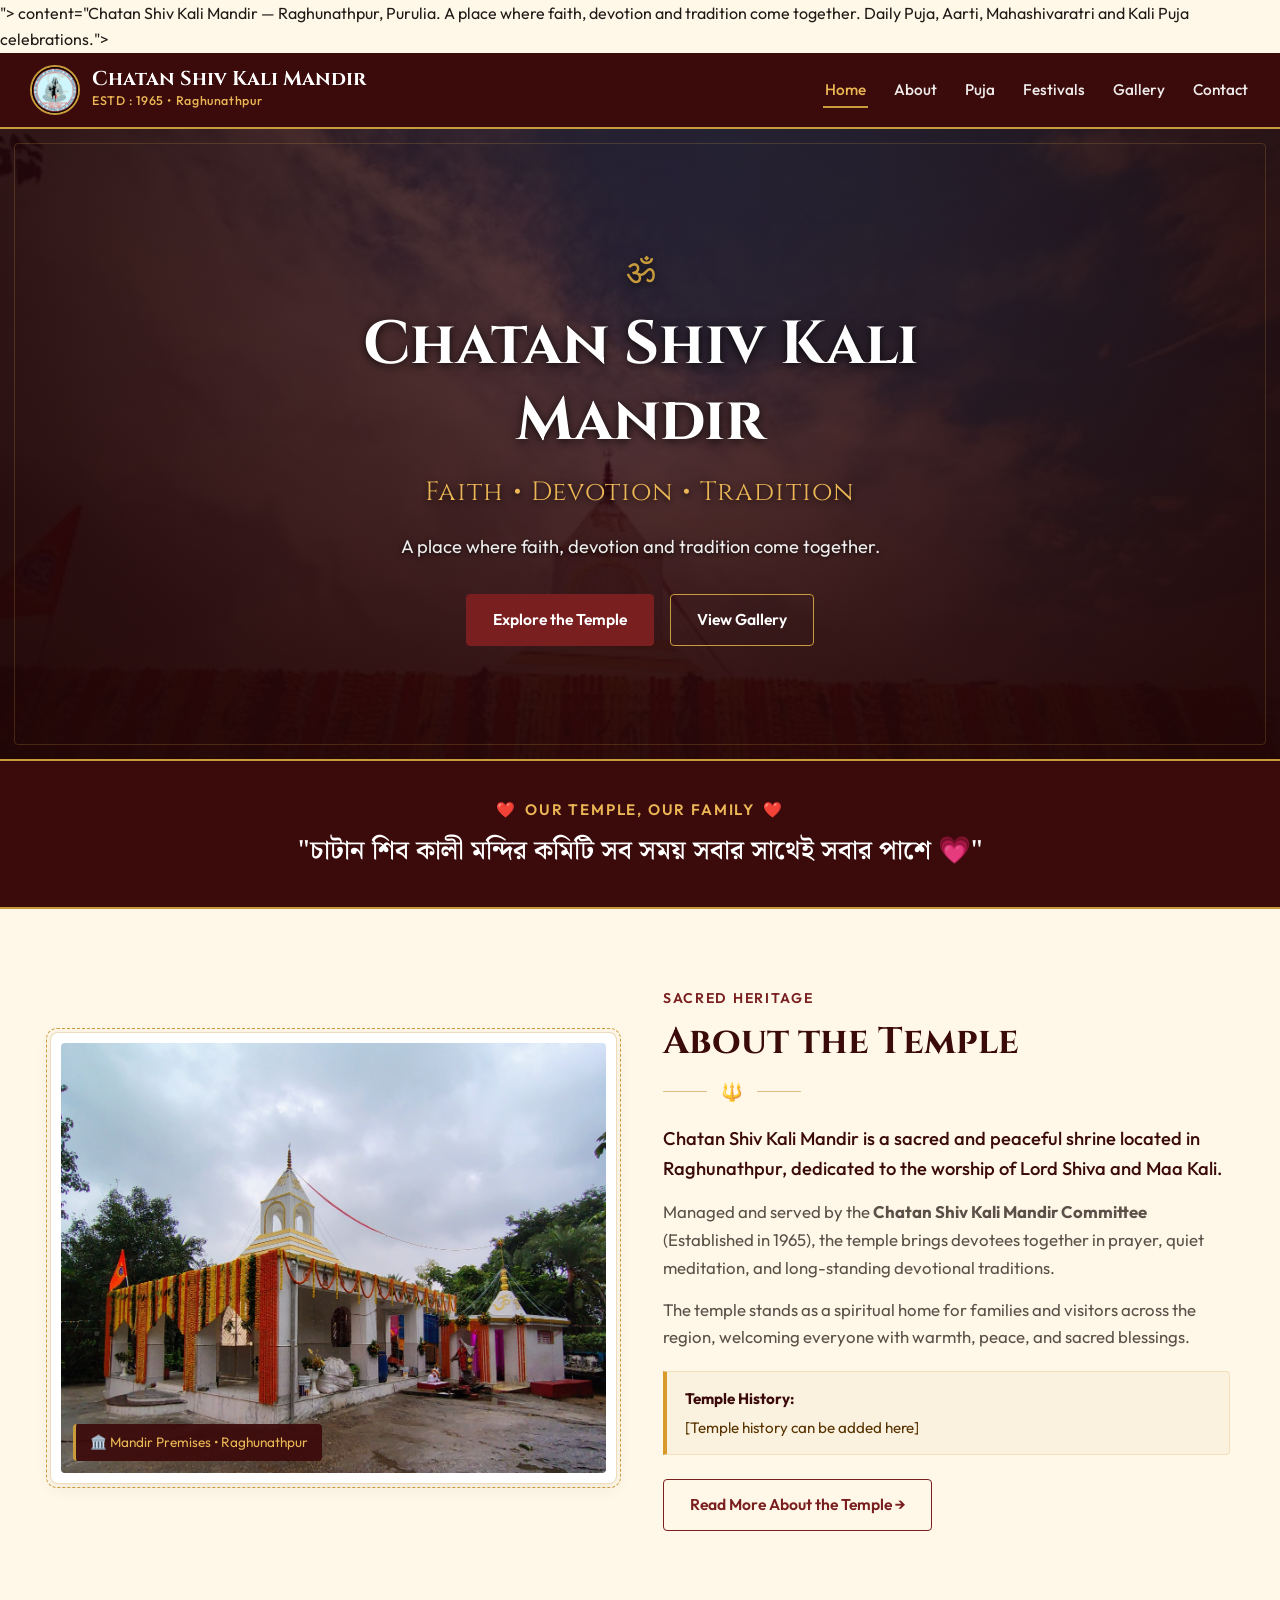
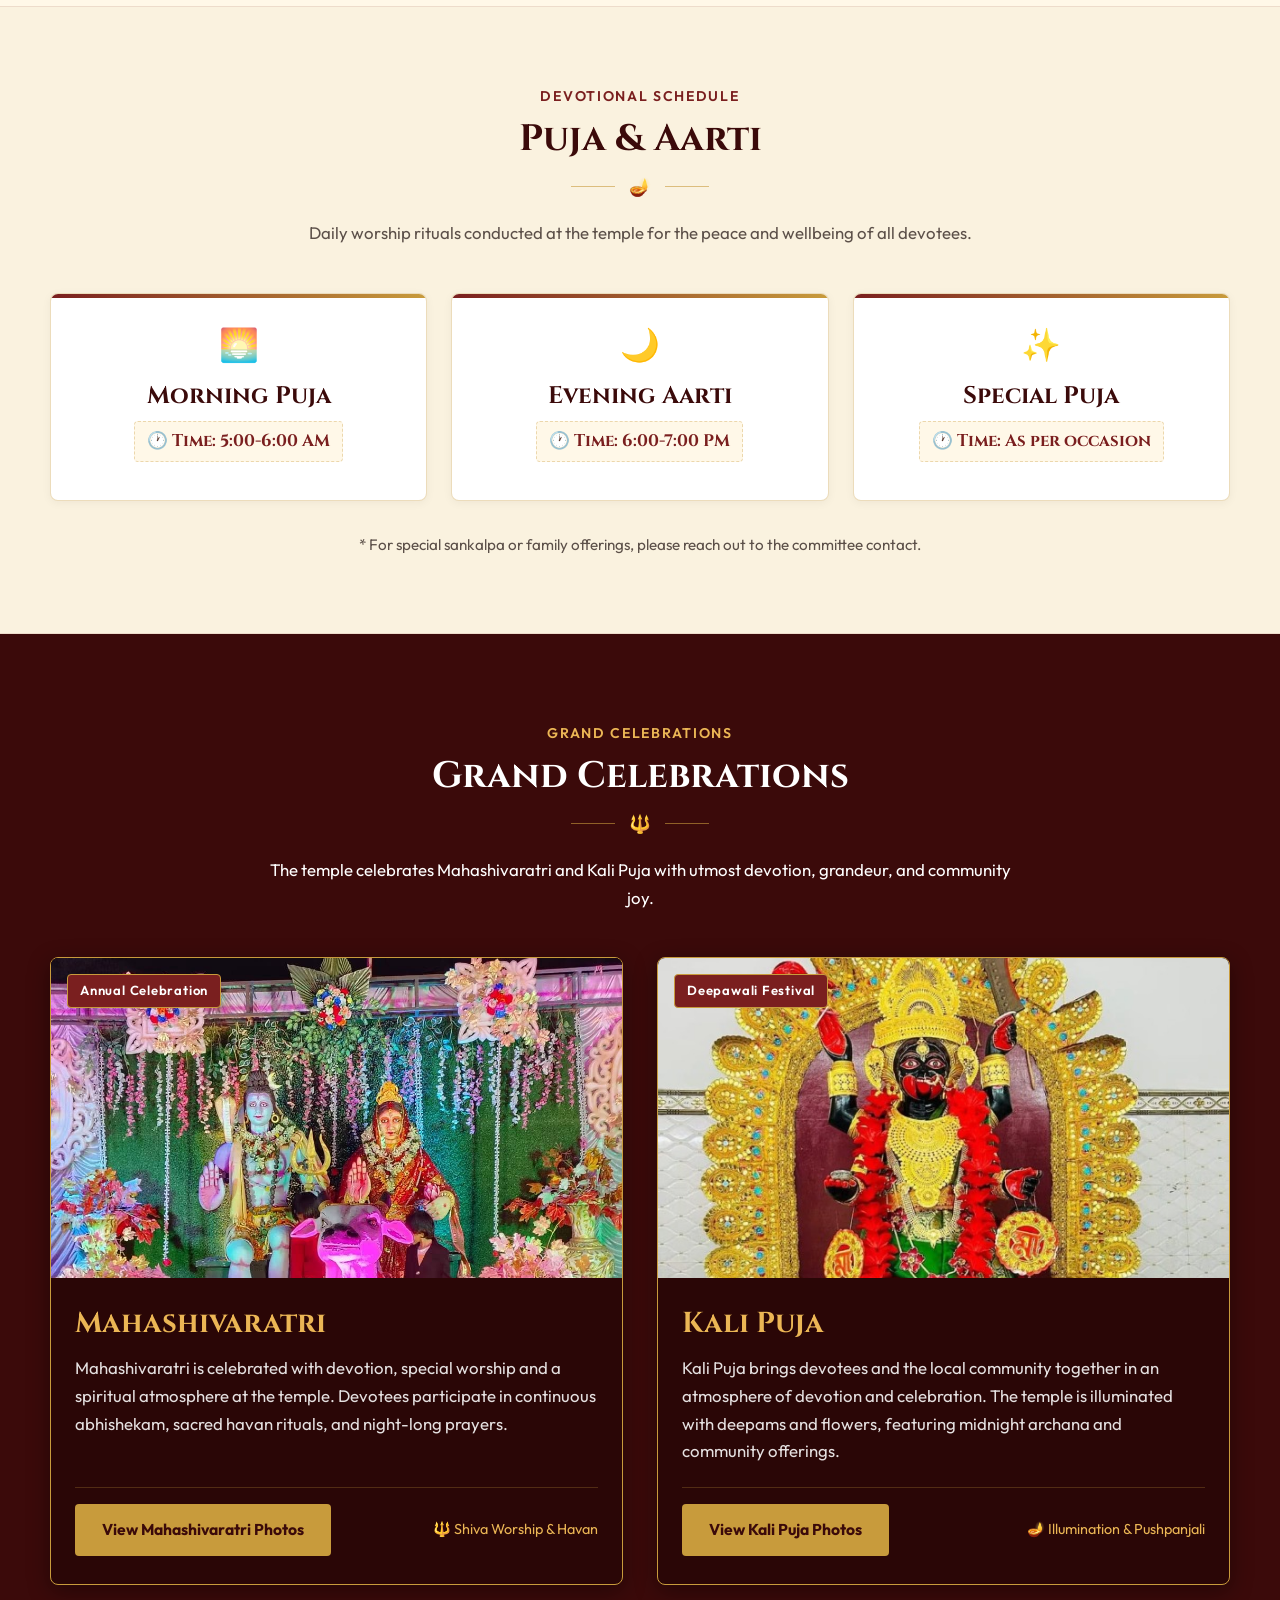
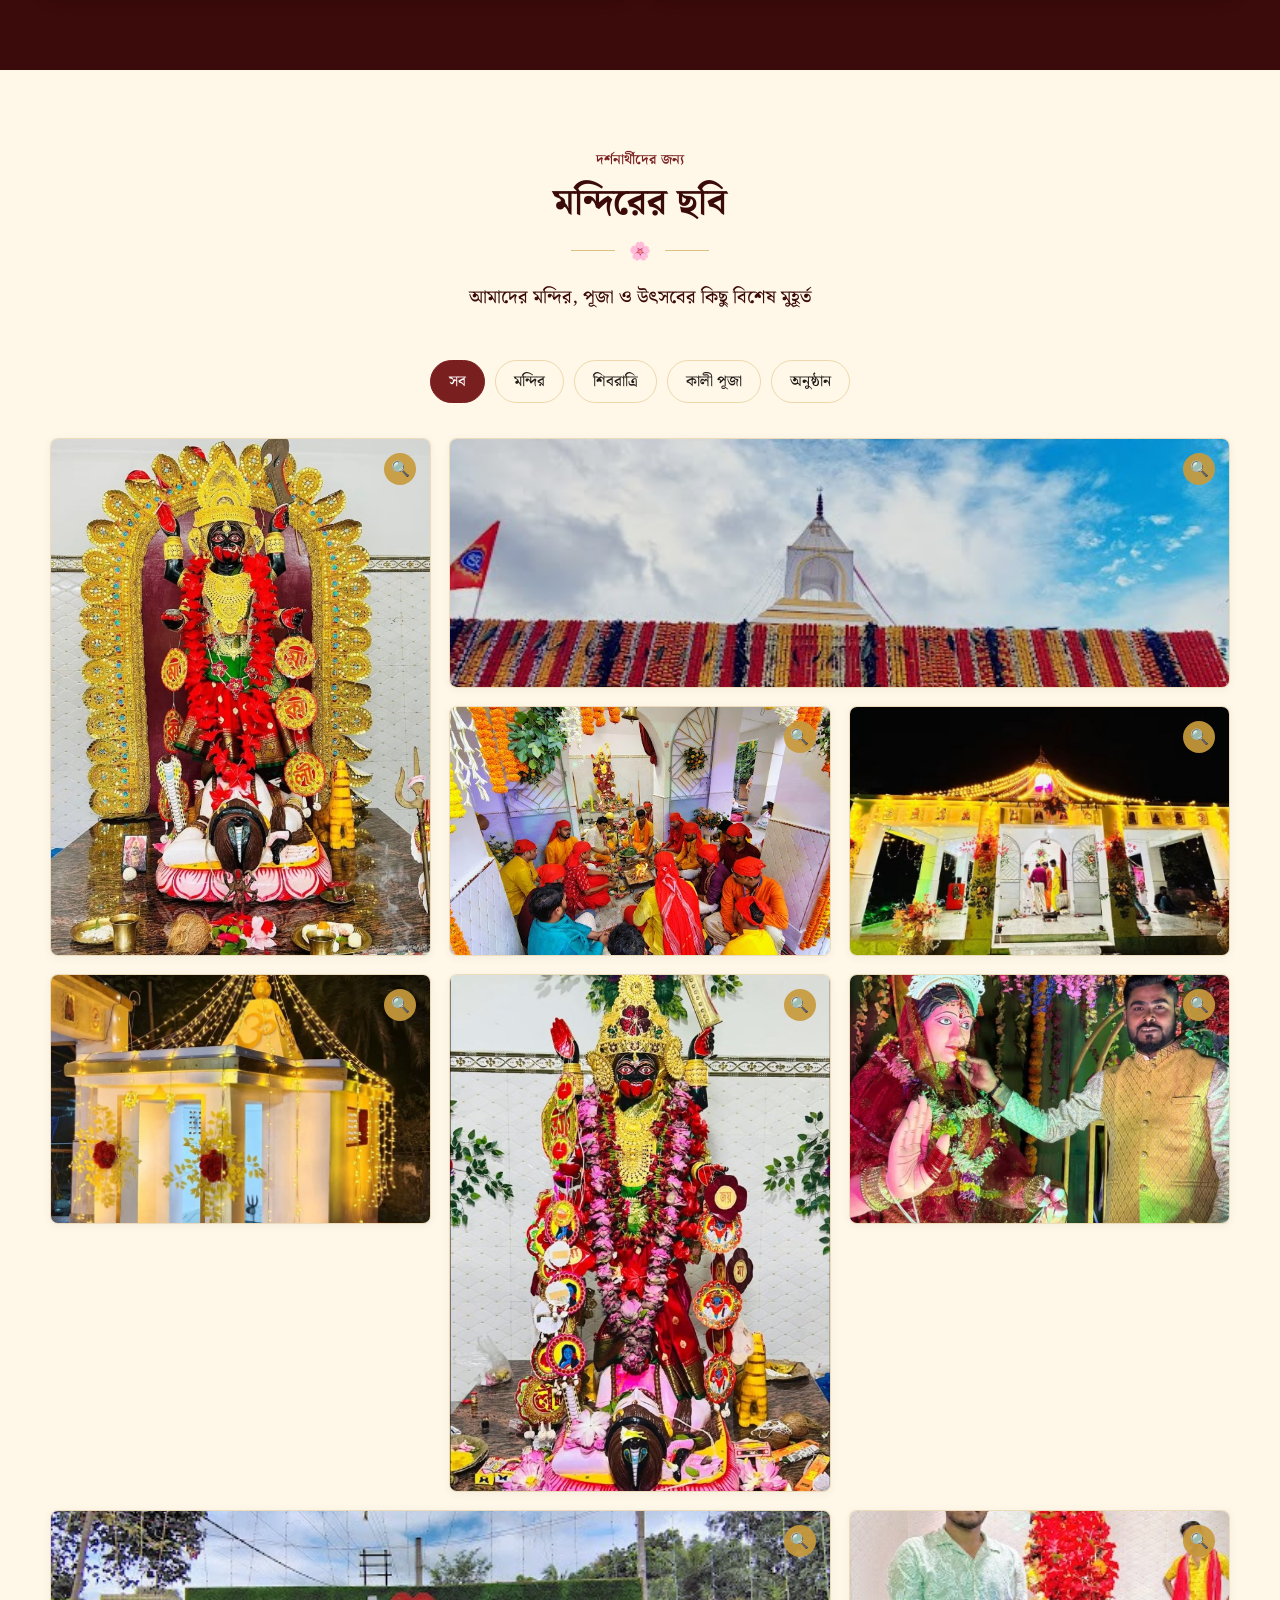
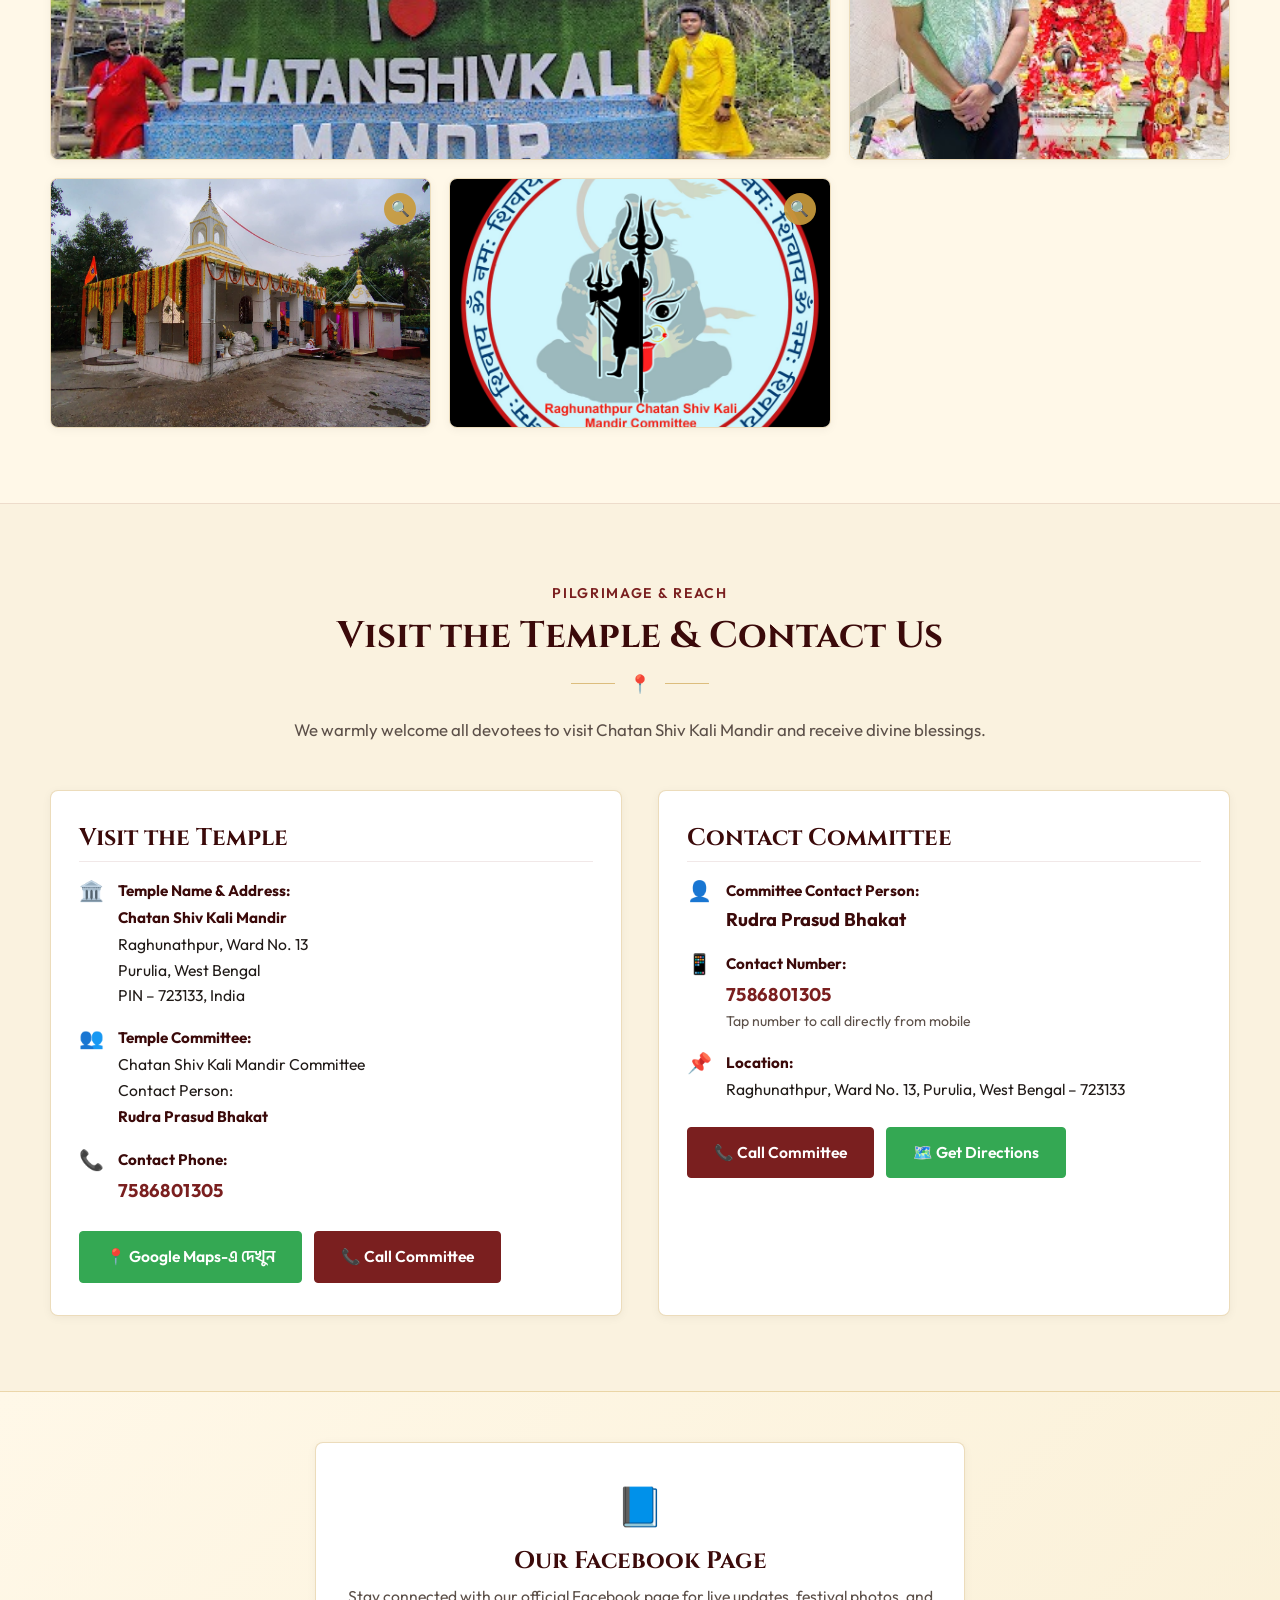
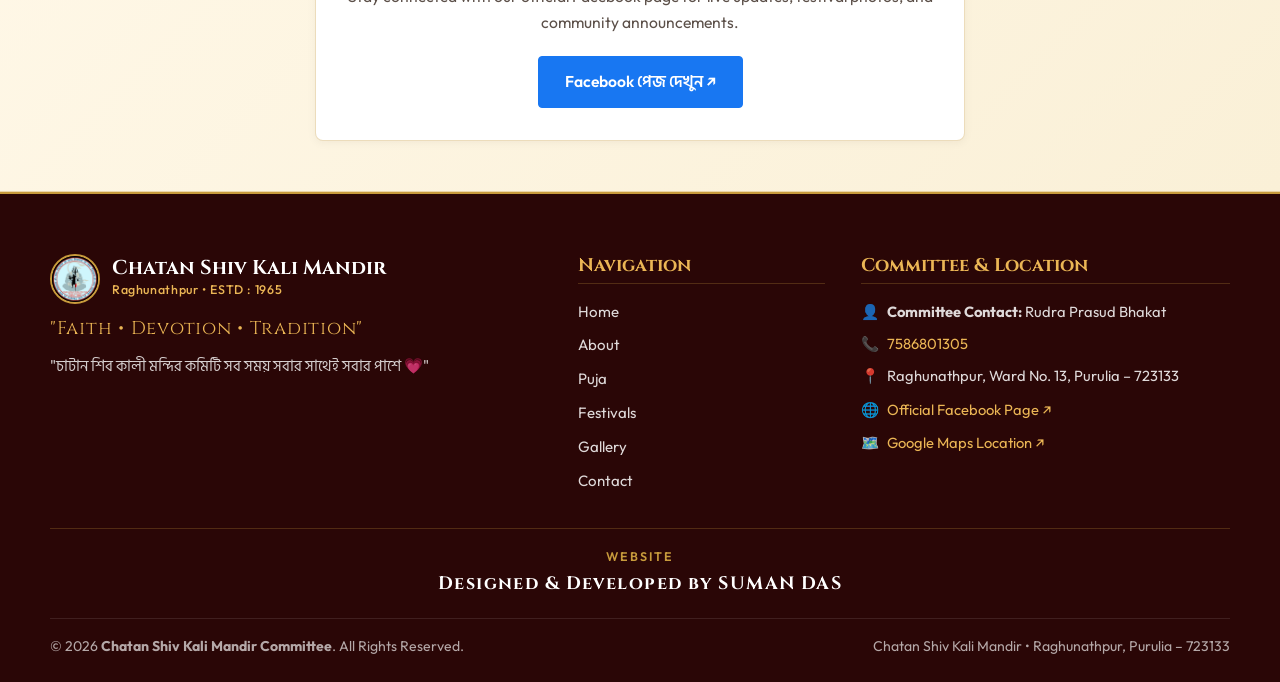
==== commit 37041852: "Add Google site verification meta tag" ====
--- a/index.html
+++ b/index.html
@@ -5,6 +5,7 @@
     <meta charset="UTF-8">
     <meta name="viewport" content="width=device-width, initial-scale=1.0">
     <meta name="description"
+        <meta name="google-site-verification" content="-pENPFEnewuPAf-HZHZxHM7a6lIa3rs88_TVr6K9Qi0" />">
         content="Chatan Shiv Kali Mandir — Raghunathpur, Purulia. A place where faith, devotion and tradition come together. Daily Puja, Aarti, Mahashivaratri and Kali Puja celebrations.">
     <title>Chatan Shiv Kali Mandir | Home</title>
 
@@ -667,4 +668,4 @@
     <script src="js/main.js"></script>
 </body>
 
-</html>+</html>
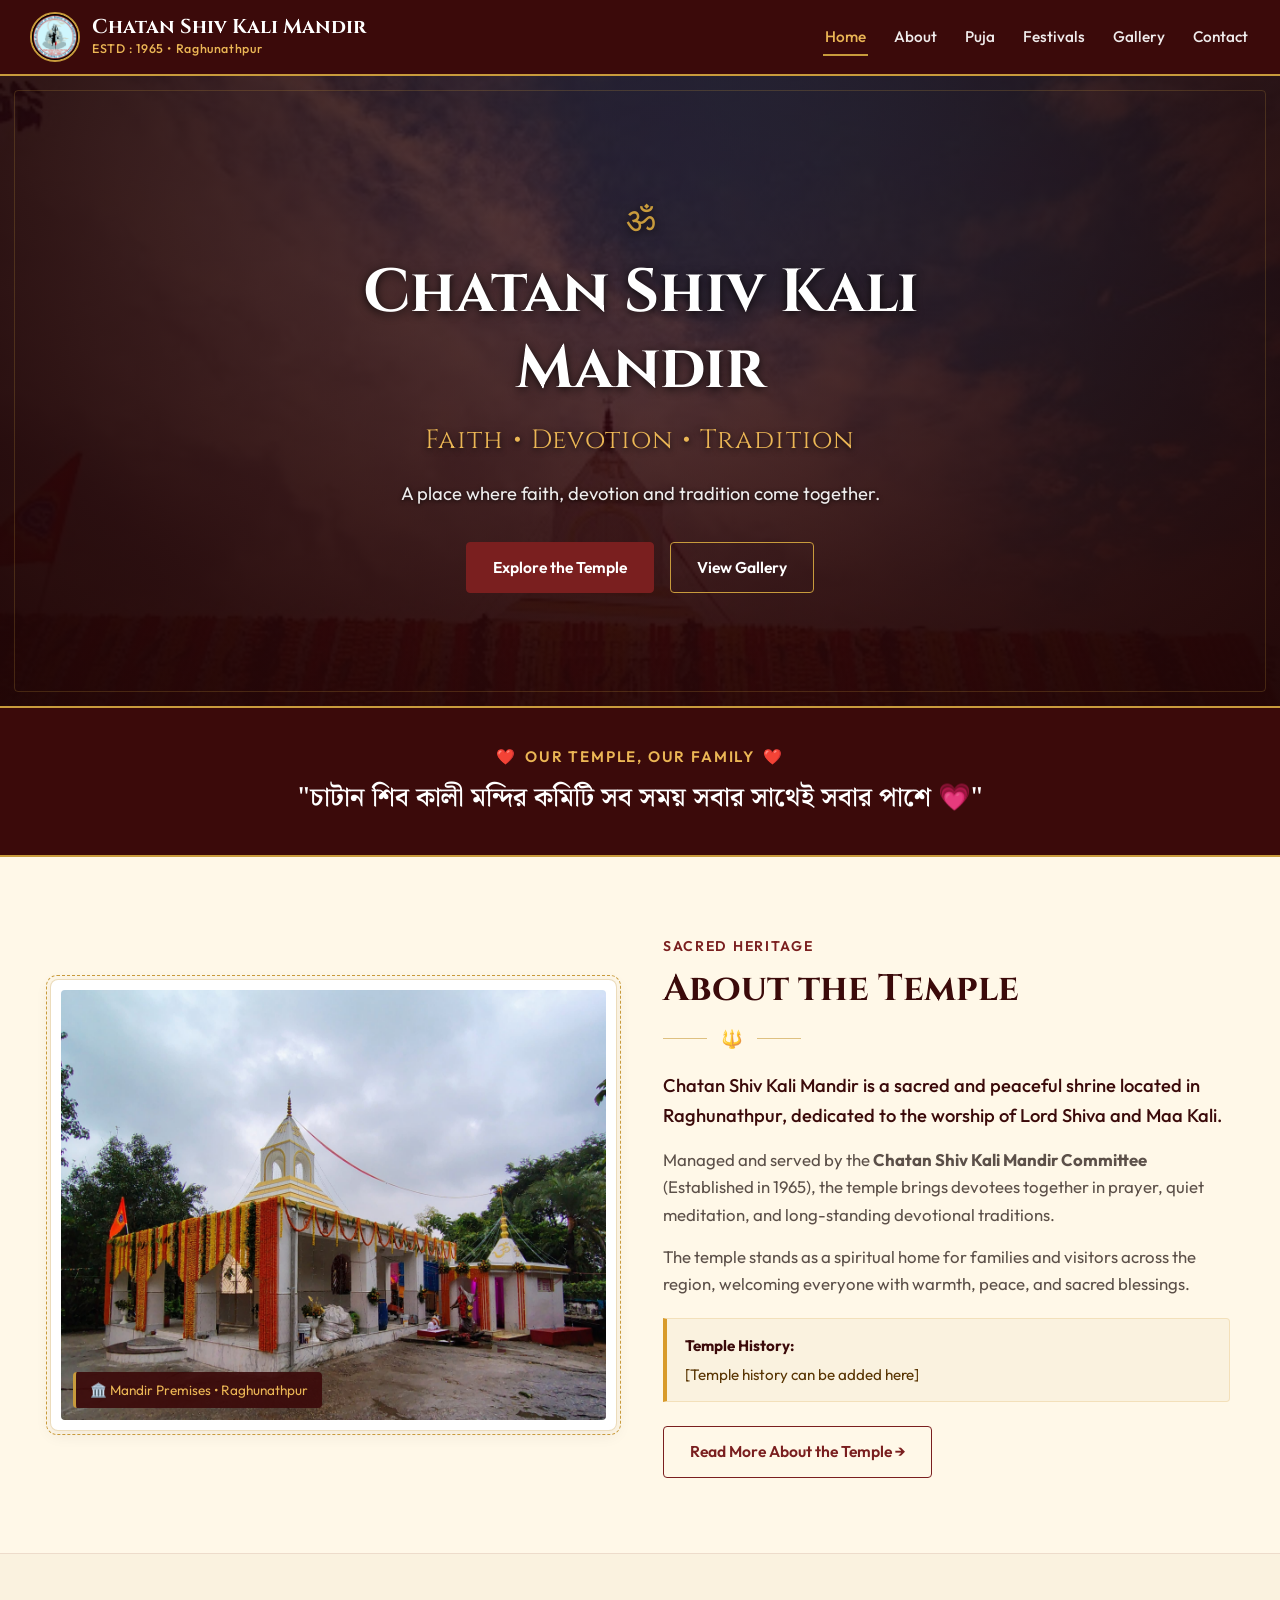
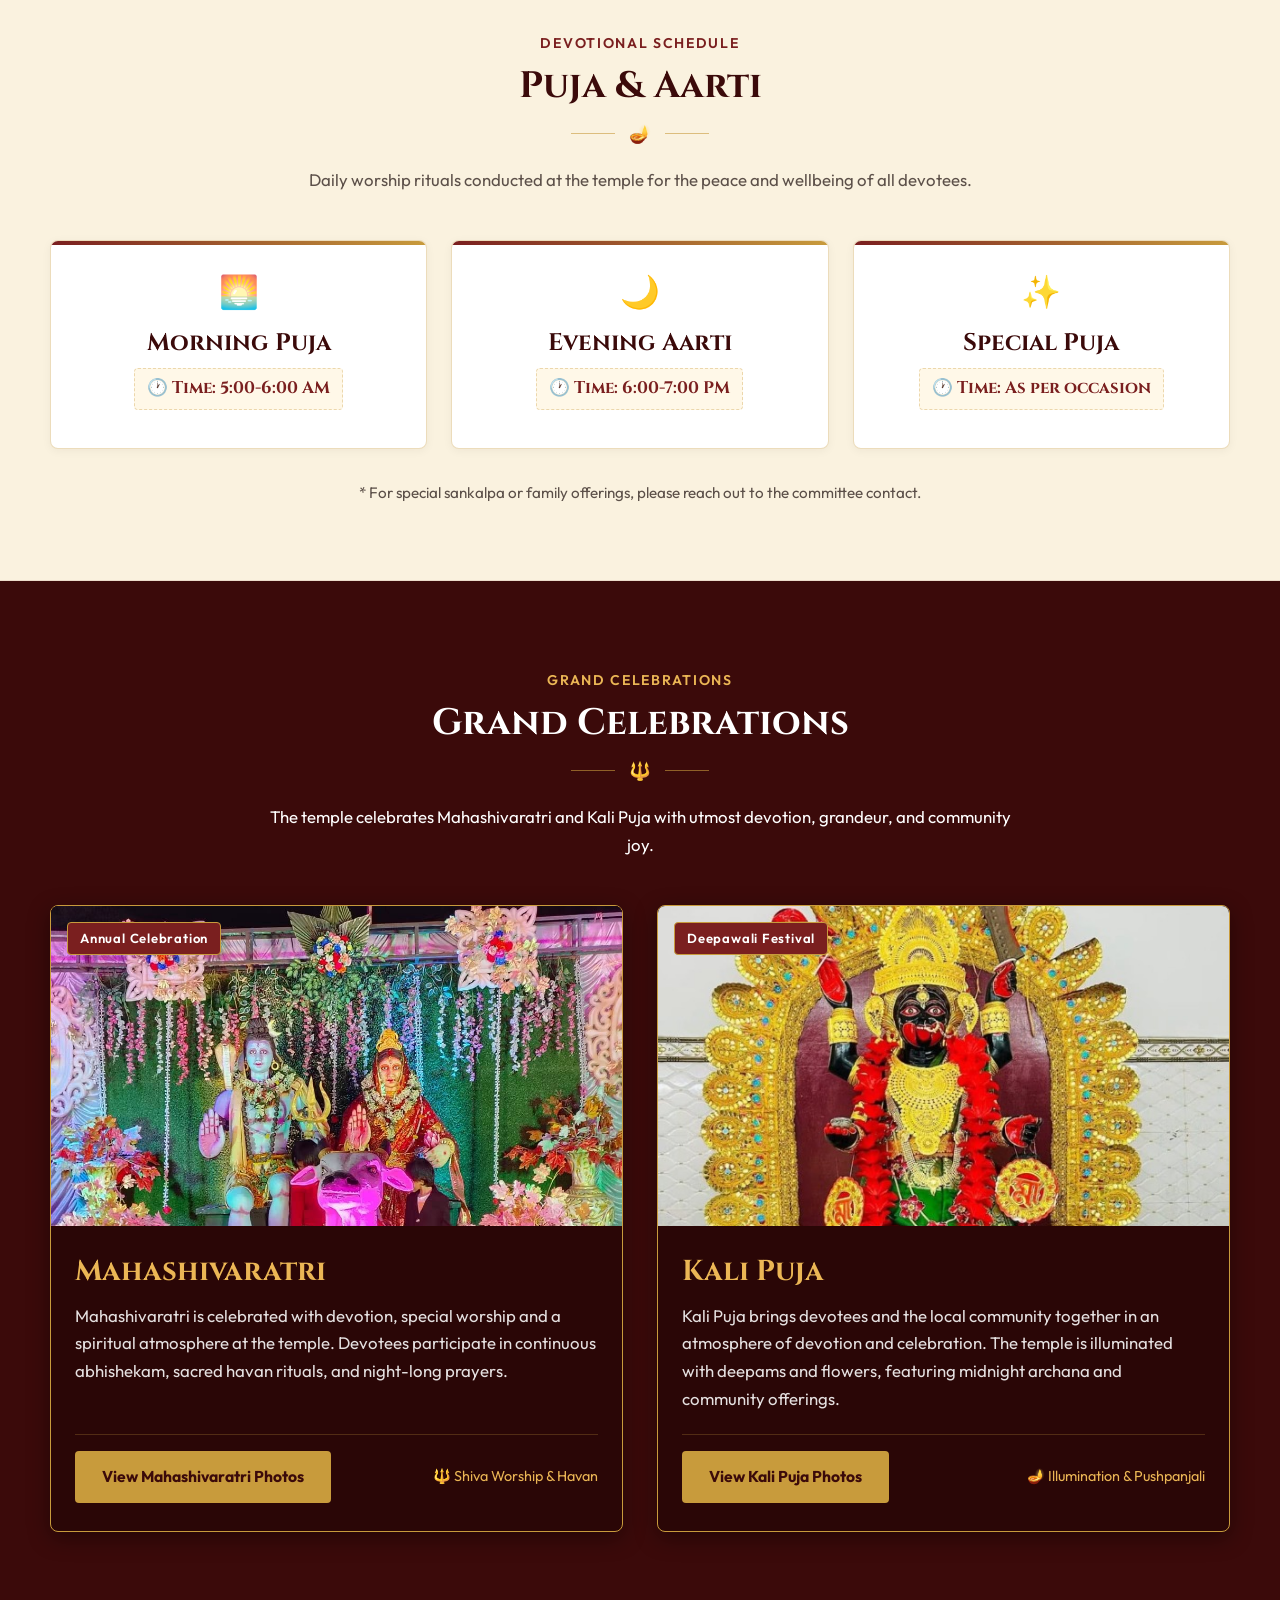
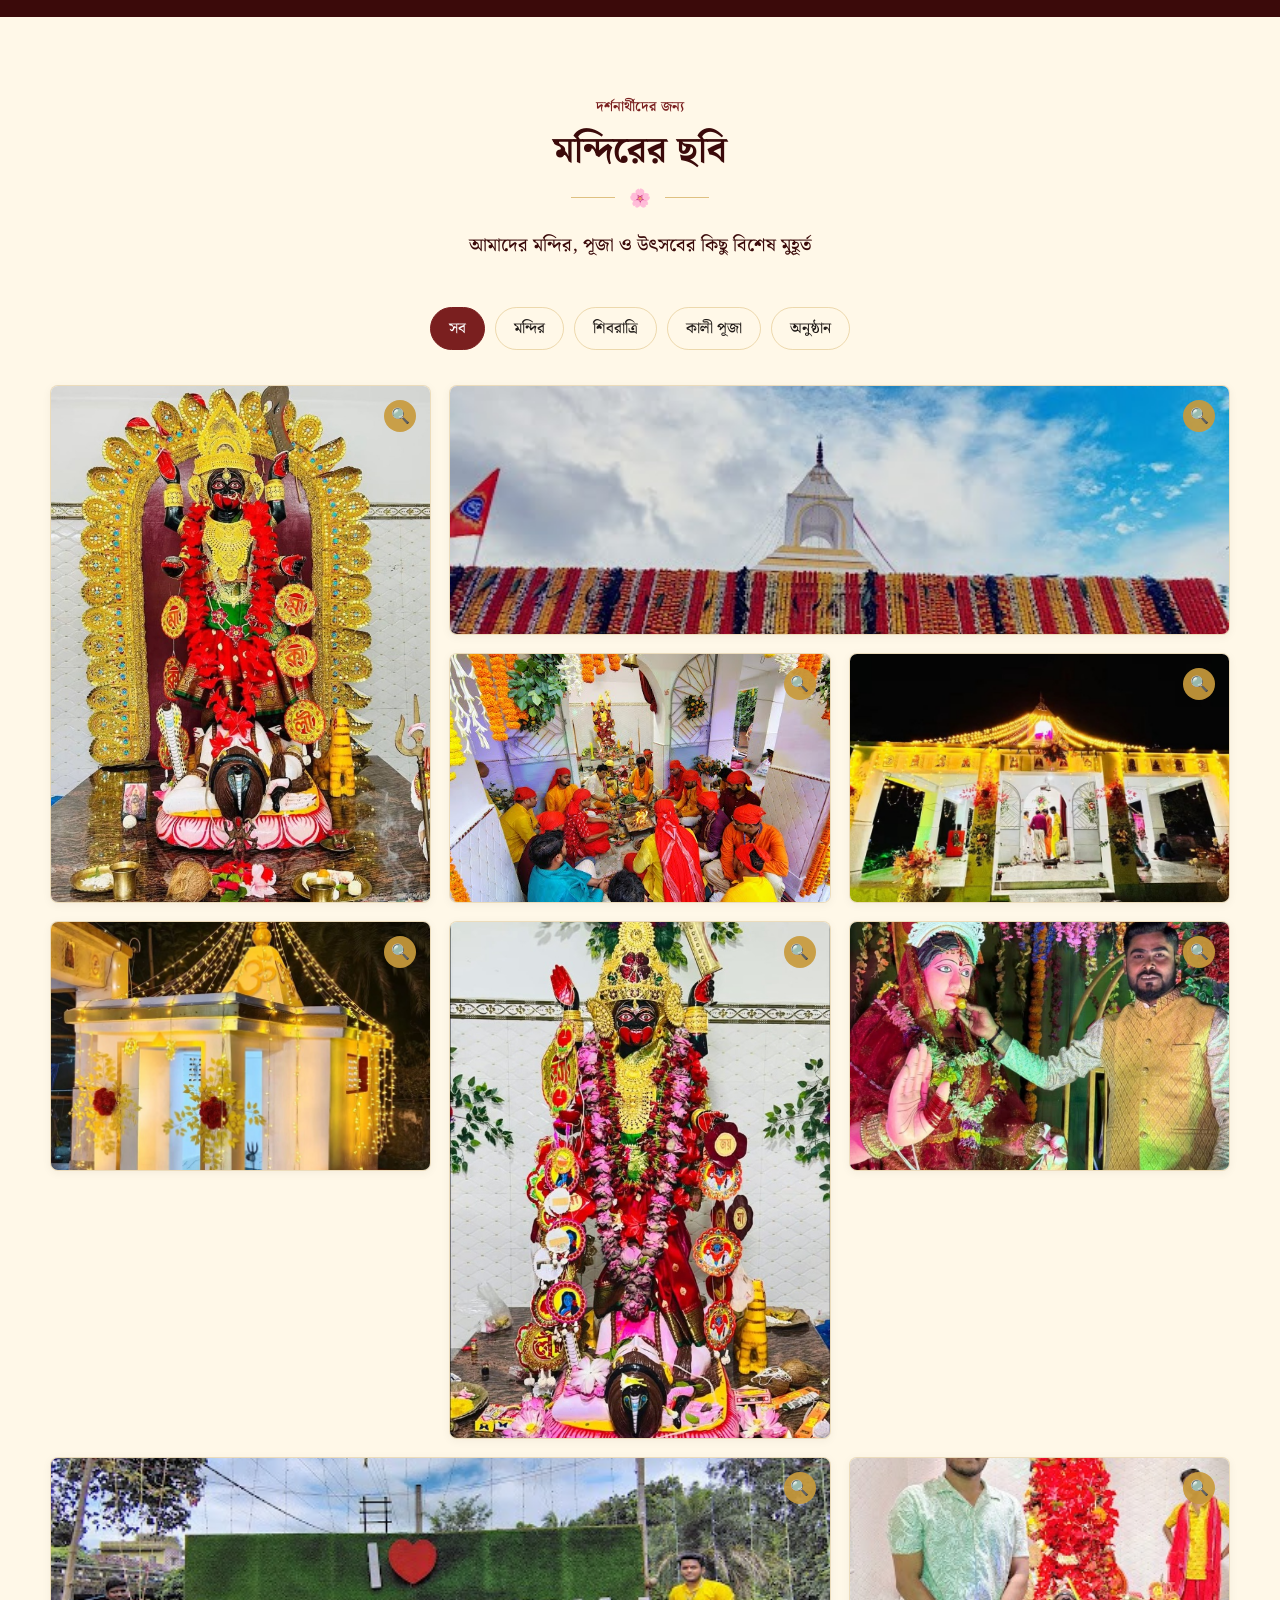
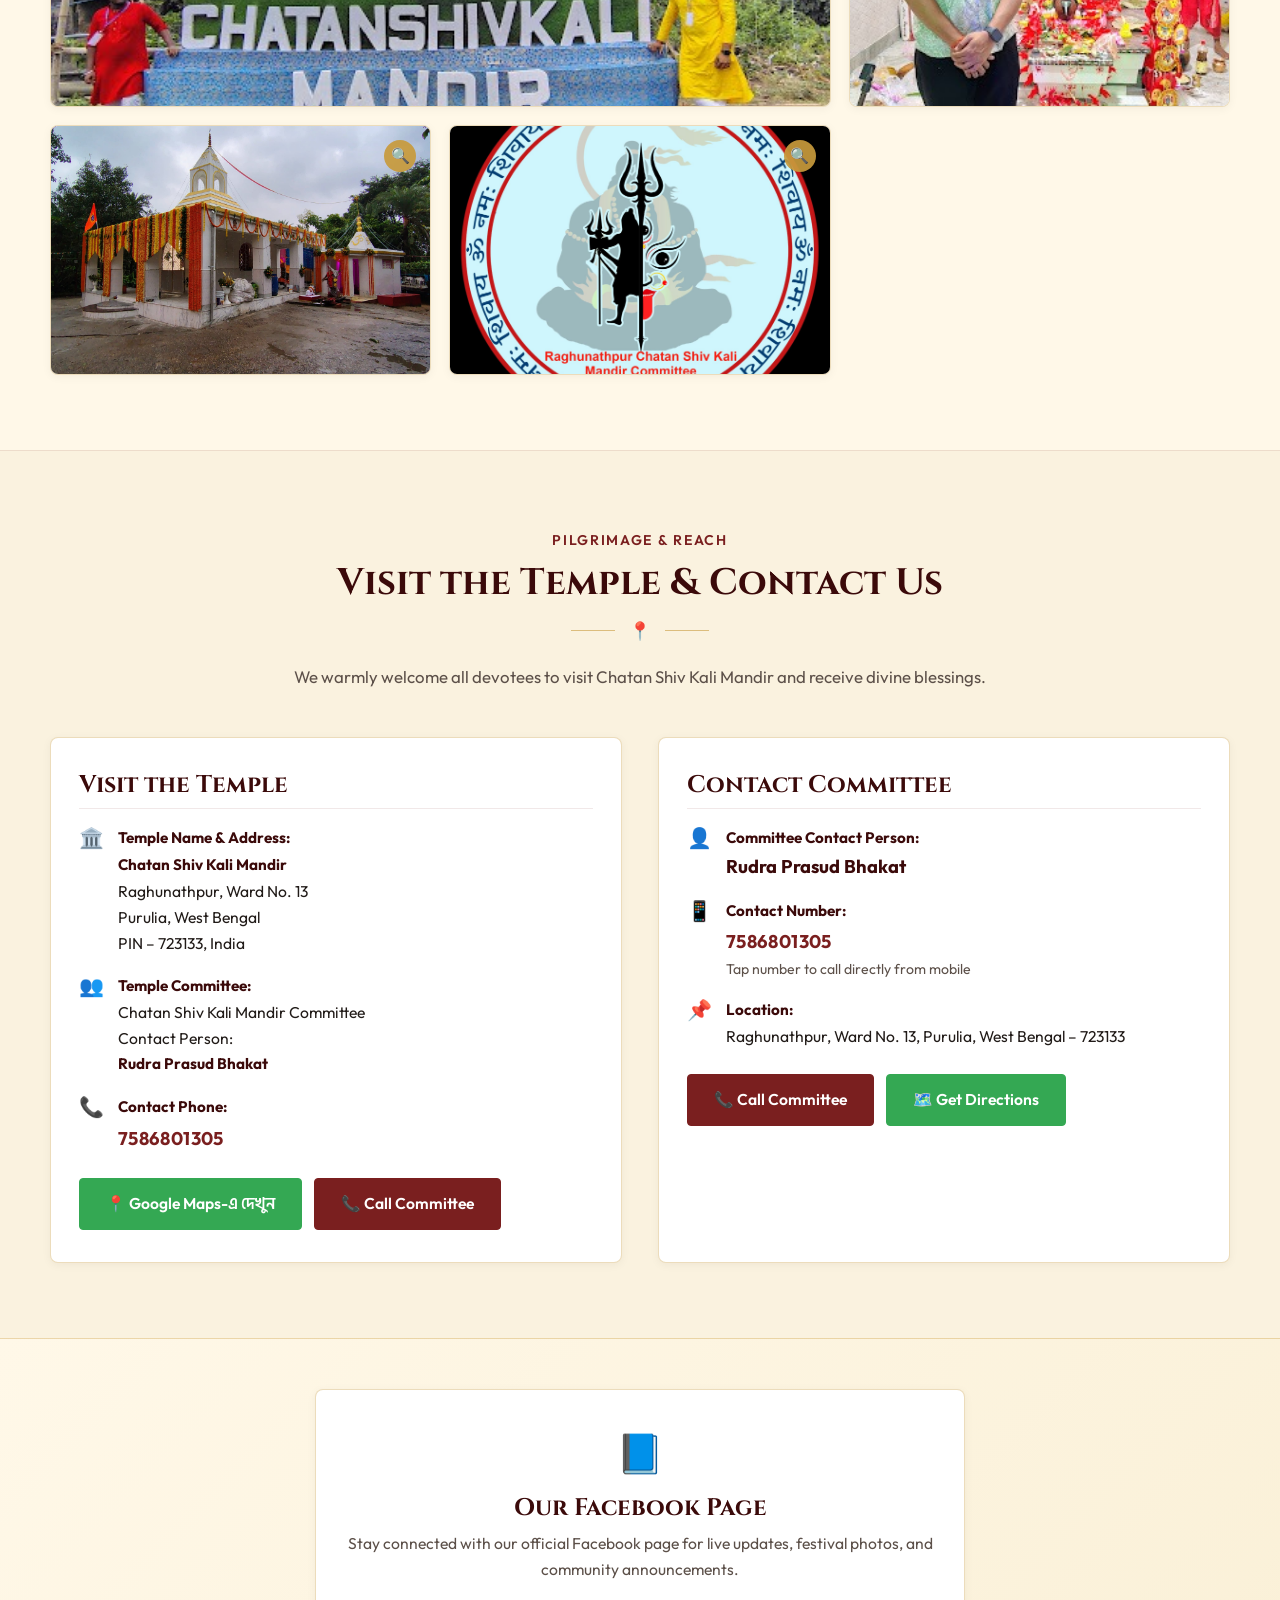
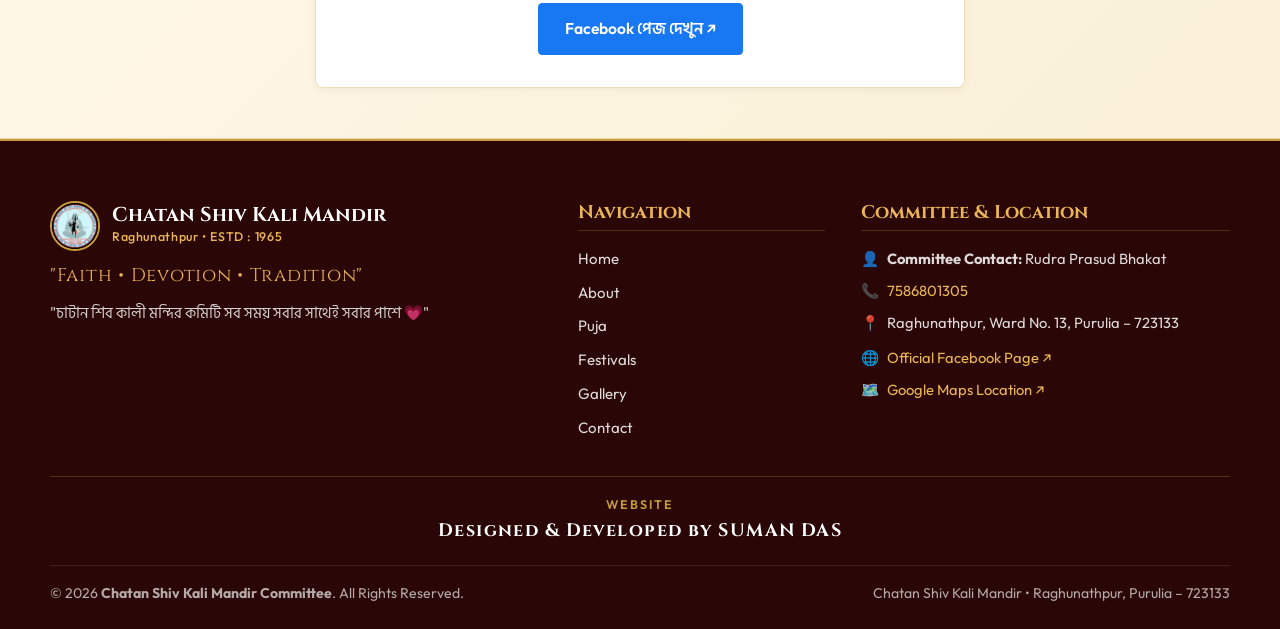
==== commit 0a38906e: "Refactor google-site-verification meta tag placement Moved google-site-verification meta tag to a ne" ====
--- a/index.html
+++ b/index.html
@@ -5,8 +5,10 @@
     <meta charset="UTF-8">
     <meta name="viewport" content="width=device-width, initial-scale=1.0">
     <meta name="description"
-        <meta name="google-site-verification" content="-pENPFEnewuPAf-HZHZxHM7a6lIa3rs88_TVr6K9Qi0" />">
         content="Chatan Shiv Kali Mandir — Raghunathpur, Purulia. A place where faith, devotion and tradition come together. Daily Puja, Aarti, Mahashivaratri and Kali Puja celebrations.">
+        <meta name="google-site-verification" 
+            content="-pENPFEnewuPAf-HZHZxHM7a6lIa3rs88_TVr6K9Qi0">
+       
     <title>Chatan Shiv Kali Mandir | Home</title>
 
     <!-- Google Fonts -->
